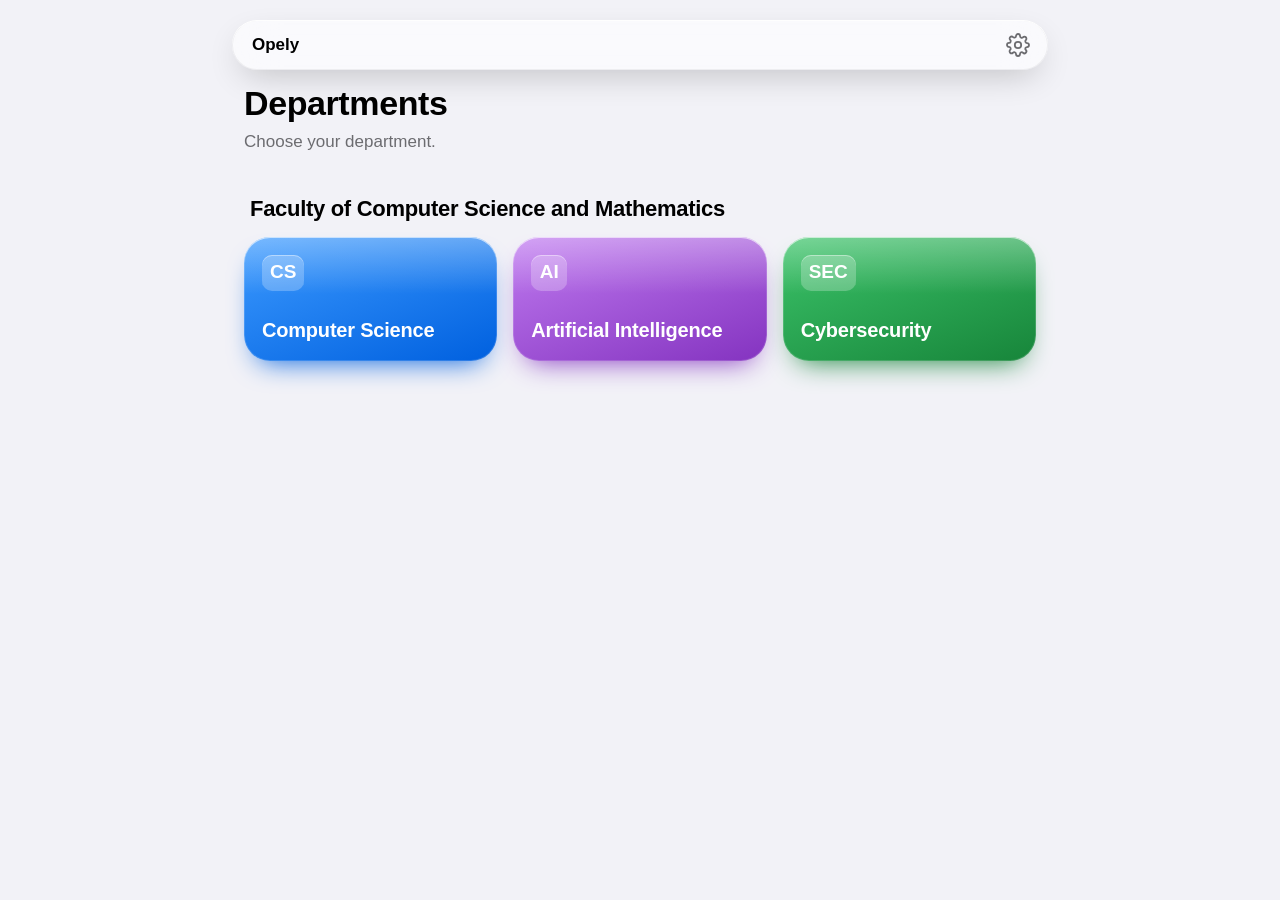
==== index.html @ a1e538c9 "Add files via upload" ====
<!DOCTYPE html>
<html lang="en">
<head>
<meta charset="utf-8">
<meta name="viewport" content="width=device-width, initial-scale=1, viewport-fit=cover">
<meta name="description" content="Lectures, slides, and announcements for every department and stage.">
<title>Opely</title>
<meta name="theme-color" content="#F2F2F7" media="(prefers-color-scheme: light)">
<meta name="theme-color" content="#000000" media="(prefers-color-scheme: dark)">
<link rel="icon" href="icon.svg" type="image/svg+xml">
<link rel="apple-touch-icon" href="icon-180.png">
<link rel="stylesheet" href="style.css">
<script src="lang.js"></script>
</head>
<body>
<header class="bar">
  <div class="bar-inner">
    <a class="home" href="#home">Opely</a>
    <a class="icon-button" href="#settings" aria-label="Settings" title="Settings">
      <svg viewBox="0 0 24 24" fill="none" stroke="currentColor" stroke-width="1.8" stroke-linecap="round" stroke-linejoin="round" aria-hidden="true">
        <circle cx="12" cy="12" r="3.2"/>
        <path d="M19.4 15a1.7 1.7 0 0 0 .34 1.87l.06.06a2 2 0 1 1-2.83 2.83l-.06-.06a1.7 1.7 0 0 0-1.87-.34 1.7 1.7 0 0 0-1.04 1.56V21a2 2 0 1 1-4 0v-.09a1.7 1.7 0 0 0-1.1-1.56 1.7 1.7 0 0 0-1.87.34l-.06.06a2 2 0 1 1-2.83-2.83l.06-.06A1.7 1.7 0 0 0 4.6 15a1.7 1.7 0 0 0-1.56-1.04H3a2 2 0 1 1 0-4h.09A1.7 1.7 0 0 0 4.6 8.86a1.7 1.7 0 0 0-.34-1.87l-.06-.06a2 2 0 1 1 2.83-2.83l.06.06a1.7 1.7 0 0 0 1.87.34H9a1.7 1.7 0 0 0 1.04-1.56V3a2 2 0 1 1 4 0v.09a1.7 1.7 0 0 0 1.04 1.56 1.7 1.7 0 0 0 1.87-.34l.06-.06a2 2 0 1 1 2.83 2.83l-.06.06a1.7 1.7 0 0 0-.34 1.87V9c.26.6.85 1 1.5 1.04H21a2 2 0 1 1 0 4h-.09a1.7 1.7 0 0 0-1.51 1z"/>
      </svg>
    </a>
  </div>
</header>
<div class="wrap">

  <!-- Every page is drawn inside this element by the script below -->
  <main id="app"></main>
</div>

<script>
/* =====================================================================
   STUDENT PAGE
   The look comes from style.css. The words come through lang.js: text
   wrapped in t("...") is shown in the language of the visitor's device.

   catalog.json lists the departments, grouped by university and faculty.
   Each department has its own content file, for example data/cs.json.
   The admin page (admin.html) updates those files. This page keeps
   copies in the browser so it opens instantly, then asks the site
   whether there are newer copies.
   ===================================================================== */
let faculties = [];      // every faculty in catalog.json, each with its departments
let departments = [];    // every department, as one flat list
let catalogText = null;  // the text of catalog.json being shown (null = not loaded yet)
const content = {};      // department id -> { text, stages, announcements }
let loadFailed = false;
const CACHE_PREFIX = "opely:";
const FILE_CACHE = "opely-files"; // where downloaded PDFs are kept in this browser
let viewNumber = 0;       // goes up each time a page is drawn, so slow work for an old page can stop
let fileUrl = null;       // the address of the PDF being viewed, for its Download button
let pageWatcher = null;   // notices which PDF pages are near the screen

const app = document.getElementById("app");
translatePage(); // the few words written in the HTML above
document.querySelector(".icon-button").setAttribute("aria-label", t("Settings"));
document.querySelector(".icon-button").title = t("Settings");

// Makes text safe to place inside HTML
function esc(text) {
  return String(text)
    .replace(/&/g, "&amp;").replace(/</g, "&lt;")
    .replace(/>/g, "&gt;").replace(/"/g, "&quot;");
}

// Files stored in the repository download; outside links open in a new tab
function linkAttrs(url) {
  return /^https?:/.test(url) ? 'target="_blank" rel="noopener"' : "download";
}

// A PDF stored in the repository can be saved in the browser and shown inside the page
function isPdf(url) {
  return !/^https?:/.test(url) && /\.pdf$/i.test(url);
}

// One row in a list of files. `viewer` is the address of the in-page viewer for this file.
function fileRow(file, viewer) {
  if (!file.url) {
    return `<li><span class="row"><span class="grow">${esc(file.label)}</span><span class="secondary small">${t("Not added yet")}</span></span></li>`;
  }
  if (isPdf(file.url)) {
    return `<li><a class="row" href="${viewer}" data-saved="${esc(file.url)}"><span class="grow">${esc(file.label)}</span><span class="secondary small"></span></a></li>`;
  }
  return `<li><a class="row" href="${esc(file.url)}" ${linkAttrs(file.url)}><span class="grow">${esc(file.label)}</span></a></li>`;
}

// Writes “Saved” next to the files that are already stored in this browser
async function markSaved() {
  if (!window.caches) return;
  const cache = await caches.open(FILE_CACHE);
  document.querySelectorAll("[data-saved]").forEach(async row => {
    if (await cache.match(row.dataset.saved)) row.querySelector(".small").textContent = t("Saved");
  });
}

// Collects every lecture in the given stages, newest first
function allLectures(stageList) {
  const found = [];
  stageList.forEach(stage => stage.courses.forEach(course =>
    course.lectures.forEach((lecture, i) =>
      found.push({ stage, course, lecture, number: i + 1 }))));
  return found.sort((a, b) => b.lecture.date.localeCompare(a.lecture.date));
}

// The wide widget that shows the newest lecture of a department
function latestWidget(dept, stageList) {
  const latest = allLectures(stageList)[0];
  if (!latest) {
    return `<div class="widget medium">
      <span class="kicker">${t("Latest")}</span>
      <span class="secondary">${t("No lectures yet.")}</span>
    </div>`;
  }
  return `<a class="widget medium" href="#${dept.id}-${latest.stage.id}-${latest.course.id}-${latest.lecture.id || latest.number}">
    <span class="kicker">${t("Latest")}</span>
    <span>
      <span class="title">${esc(latest.lecture.title)}</span><br>
      <span class="secondary small">${esc(stageName(latest.stage) + SEP + latest.course.title)}${SEP}${niceDate(latest.lecture.date)}</span>
    </span>
  </a>`;
}

// ----- Home: pick a department -----
// Departments are grouped under their faculty. When more faculties or
// universities are added to catalog.json, they appear here by themselves.
function showDepartments() {
  document.title = "Opely";
  if (departments.length === 0) return showStatus("No departments yet.");

  const manyUniversities = new Set(faculties.map(faculty => faculty.university.id)).size > 1;
  const sections = faculties.map(faculty => {
    const heading = manyUniversities ? localName(faculty.university) + SEP + faculty.name : faculty.name;
    const widgets = faculty.departments.map(dept => `
      <a class="widget dept filled ${esc(dept.color)}" href="#${dept.id}">
        <span class="glyph">${esc(dept.short || dept.name.charAt(0))}</span>
        <span class="title">${esc(localName(dept))}</span>
      </a>`).join("");
    return `<h2>${esc(heading)}</h2><div class="widgets depts">${widgets}</div>`;
  }).join("");

  app.innerHTML = `
    <h1>${t("Departments")}</h1>
    <p class="lead secondary">${t("Choose your department.")}</p>
    ${sections}`;
}

// ----- Announcements -----
// Newest first. With a stage id, only that stage's own announcements.
function announcementsFor(dept, stageId) {
  return content[dept.id].announcements
    .filter(news => stageId === undefined || news.stage === stageId)
    .sort((a, b) => b.date.localeCompare(a.date));
}

// A full-width widget with the newest announcement. Empty text if there is none.
function newsWidget(dept, list, extraClass) {
  if (list.length === 0) return "";
  const more = list.length > 1 ? SEP + t("{n} more", { n: list.length - 1 }) : "";
  return `<a class="widget wide ${extraClass || ""}" href="#${dept.id}-news">
    <span class="kicker">${t(list.length > 1 ? "Announcements" : "Announcement")}</span>
    <span>
      <span class="title">${esc(list[0].title)}</span><br>
      <span class="secondary small">${niceDate(list[0].date)}${more}</span>
    </span>
  </a>`;
}

// The page that lists every announcement of a department
function showNews(dept, stages) {
  document.title = t("Announcements") + " | " + localName(dept);
  const cards = announcementsFor(dept).map(news => {
    const stage = stages.find(s => s.id === news.stage);
    return `<div class="text-block">
      <span class="title">${esc(news.title)}</span>
      <span class="meta secondary small">${niceDate(news.date)}${SEP}${esc(stage ? stageName(stage) : t("All stages"))}</span>
      <span class="message">${esc(news.text || "")}</span>
    </div>`;
  }).join("");

  app.innerHTML = `
    <a class="back" href="#${dept.id}">${esc(localName(dept))}</a>
    <h1>${t("Announcements")}</h1>
    ${cards ? `<div class="news">${cards}</div>` : `<p class="lead secondary">${t("No announcements yet.")}</p>`}`;
}

// ----- A department: one widget per stage -----
function showDepartment(dept, stages) {
  document.title = localName(dept) + " | Opely";
  const stageWidgets = stages.map((stage, i) => {
    const lectures = allLectures([stage]).length;
    return `<a class="widget square filled ${esc(stage.color)}" href="#${dept.id}-${stage.id}">
      <span class="glyph">${i + 1}</span>
      <span>
        <span class="title">${esc(stageName(stage))}</span><br>
        <span class="secondary small">${plural(stage.courses.length, "course")}${SEP}${plural(lectures, "lecture")}</span>
      </span>
    </a>`;
  }).join("");

  app.innerHTML = `
    <a class="back" href="#home">${t("Departments")}</a>
    <h1>${esc(localName(dept))}</h1>
    ${stages.length
      ? `<p class="lead secondary">${t("Choose your stage.")}</p>
         <div class="widgets">${newsWidget(dept, announcementsFor(dept))}${latestWidget(dept, stages)}${stageWidgets}</div>`
      : `<p class="lead secondary">${t("No stages yet.")}</p>`}`;
}

// ----- A stage’s channel: pick a semester, then see its courses -----
function showStage(dept, stage, semester) {
  const base = "#" + dept.id + "-" + stage.id;
  document.title = stageName(stage) + SEP + t("Semester {n}", { n: semester }) + " | " + localName(dept);

  // The two buttons that switch between semesters
  const segments = [1, 2].map(number => `
    <a class="segment" href="${base}-sem${number}" ${number === semester ? 'aria-current="page"' : ""}>${t("Semester {n}", { n: number })}</a>`).join("");

  // This semester’s courses, in order of course code
  const courses = stage.courses
    .filter(course => course.semester === semester)
    .sort((a, b) => a.code.localeCompare(b.code, "en", { numeric: true }));
  const lectures = courses.reduce((total, course) => total + course.lectures.length, 0);

  const courseWidgets = courses.map(course => {
    const dates = course.lectures.map(lecture => lecture.date).sort();
    const status = dates.length
      ? t("Updated {date}", { date: niceDate(dates[dates.length - 1]) })
      : t("No lectures yet");
    return `<a class="widget course ${esc(stage.color)}" href="${base}-${course.id}">
      <span class="top">
        <span class="pill">${esc(course.code)}</span>
        <span class="secondary small">${plural(course.lectures.length, "lecture")}</span>
      </span>
      <span>
        <span class="title">${esc(course.title)}</span><br>
        <span class="secondary small">${esc(course.instructor)}</span>
      </span>
      <span class="secondary small">${status}</span>
    </a>`;
  }).join("");

  app.innerHTML = `
    <a class="back" href="#${dept.id}">${esc(localName(dept))}</a>
    <h1>${esc(stageName(stage))}</h1>
    ${newsWidget(dept, announcementsFor(dept, stage.id), "notice")}
    <nav class="segments" aria-label="${t("Semester")}">${segments}</nav>
    ${courses.length
      ? `<p class="count small secondary">${plural(courses.length, "course")}${SEP}${plural(lectures, "lecture")}</p>
         <div class="courses">${courseWidgets}</div>`
      : `<p class="text-block secondary empty">${t("No courses yet.")}</p>`}`;
}

// ----- A course: a switch between its lectures and its sources -----
function showCourse(dept, stage, course, section) {
  const base = "#" + dept.id + "-" + stage.id + "-" + course.id;
  const sources = course.sources || [];
  document.title = course.title + " | " + stageName(stage);

  let list;
  if (section === "sources") {
    const rows = sources.map((source, i) => fileRow(source, base + "-sources-" + (i + 1))).join("");
    list = sources.length
      ? `<p class="count small secondary">${plural(sources.length, "source")}</p><ul class="group">${rows}</ul>`
      : `<p class="text-block secondary empty">${t("No sources yet.")}</p>`;
  } else {
    const rows = course.lectures.map((lecture, i) => `
      <li><a class="row" href="${base}-${lecture.id || i + 1}">
        <span class="num">${i + 1}</span>
        <span class="grow">${esc(lecture.title)}<br>
          <span class="secondary small">${niceDate(lecture.date)}</span></span>
      </a></li>`).join("");
    list = course.lectures.length
      ? `<p class="count small secondary">${plural(course.lectures.length, "lecture")}</p><ol class="group">${rows}</ol>`
      : `<p class="text-block secondary empty">${t("No lectures yet.")}</p>`;
  }

  app.innerHTML = `
    <a class="back" href="#${dept.id}-${stage.id}-sem${course.semester}">${esc(stageName(stage))}${SEP}${t("Semester {n}", { n: course.semester })}</a>
    <div class="course-head ${esc(stage.color)}">
      <span class="pill">${esc(course.code)}</span>
      <h1>${esc(course.title)}</h1>
      <p class="secondary">${esc(course.instructor)}</p>
    </div>
    <nav class="segments" aria-label="${t("Course content")}">
      <a class="segment" href="${base}" ${section === "sources" ? "" : 'aria-current="page"'}>${t("Lectures")}</a>
      <a class="segment" href="${base}-sources" ${section === "sources" ? 'aria-current="page"' : ""}>${t("Sources")}</a>
    </nav>
    ${list}`;
  markSaved();
}

// ----- A single lecture -----
function showLecture(dept, stage, course, number) {
  const lecture = course.lectures[number - 1];
  const base = "#" + dept.id + "-" + stage.id + "-" + course.id;
  document.title = lecture.title + " | " + course.code;

  const recording = lecture.video
    ? `<a class="row" href="${esc(lecture.video)}" target="_blank" rel="noopener"><span class="grow">${t("Watch recording")}</span></a>`
    : `<span class="row secondary">${t("No recording yet")}</span>`;

  const here = base + "-" + (lecture.id || number);
  const files = (lecture.files || []).map((file, i) => fileRow(file, here + "-" + (i + 1))).join("");

  // Links use the lecture's id, so they keep working when lectures are added
  const before = course.lectures[number - 2];
  const after = course.lectures[number];
  const previous = before ? `<a href="${base}-${before.id || number - 1}">${t("Previous")}</a>` : `<span></span>`;
  const next = after ? `<a href="${base}-${after.id || number + 1}">${t("Next")}</a>` : `<span></span>`;

  app.innerHTML = `
    <a class="back" href="${base}">${esc(course.title)}</a>
    <h1>${esc(lecture.title)}</h1>
    <p class="secondary">${t("Lecture {n}", { n: number })}${SEP}${niceDate(lecture.date)}</p>
    <h2>${t("Recording")}</h2>
    <ul class="group"><li>${recording}</li></ul>
    ${lecture.summary ? `<h2>${t("Summary")}</h2><p class="text-block">${esc(lecture.summary)}</p>` : ""}
    <h2>${t("Files")}</h2>
    ${files ? `<ul class="group">${files}</ul>` : `<p class="text-block secondary">${t("No files yet.")}</p>`}
    <nav class="pager" aria-label="${t("Lectures")}">${previous}${next}</nav>`;
  markSaved();
}

// ----- A PDF, shown inside the page -----
// Gets a file: from this browser if it was saved before, otherwise from the
// site, and then it is saved for next time. Returns { blob, saved }.
async function getFile(url) {
  let cache = null;
  try { if (window.caches) cache = await caches.open(FILE_CACHE); } catch (error) { cache = null; }
  if (cache) {
    const saved = await cache.match(url);
    if (saved) return { blob: await saved.blob(), saved: true };
  }
  const response = await fetch(url);
  if (!response.ok) throw new Error("HTTP " + response.status);
  let saved = false;
  if (cache) {
    try { await cache.put(url, response.clone()); saved = true; } catch (error) { /* storage full */ }
  }
  return { blob: await response.blob(), saved: saved };
}

// Loads the PDF reader (PDF.js, in the lib folder) the first time it is needed
let pdfLibrary = null;
function loadPdfLibrary() {
  if (!pdfLibrary) {
    pdfLibrary = new Promise((resolve, reject) => {
      const script = document.createElement("script");
      script.src = "lib/pdf.min.js";
      script.onload = () => {
        pdfjsLib.GlobalWorkerOptions.workerSrc = "lib/pdf.worker.min.js";
        resolve(pdfjsLib);
      };
      script.onerror = () => { pdfLibrary = null; reject(new Error("The PDF reader didn’t load.")); };
      document.head.append(script);
    });
  }
  return pdfLibrary;
}

async function showFile(file, backAddress, backLabel) {
  const view = viewNumber;
  document.title = file.label + " | Opely";
  app.innerHTML = `
    <a class="back" href="${backAddress}">${esc(backLabel)}</a>
    <h1>${esc(file.label)}</h1>
    <p id="fileStatus" class="secondary" role="status">${t("Downloading…")}</p>
    <p class="file-actions"><a id="fileDownload" class="button" hidden>${t("Download")}</a></p>
    <div id="pages" class="pages"></div>`;
  const status = document.getElementById("fileStatus");

  try {
    // 1. Get the file and offer it as a download
    const got = await getFile(file.url);
    if (view !== viewNumber) return; // the student already moved to another page
    fileUrl = URL.createObjectURL(got.blob);
    const download = document.getElementById("fileDownload");
    download.href = fileUrl;
    download.download = /\.pdf$/i.test(file.label) ? file.label : file.label + ".pdf";
    download.hidden = false;

    // 2. Show its pages
    status.textContent = t("Opening…");
    const library = await loadPdfLibrary();
    const pdf = await library.getDocument({ data: await got.blob.arrayBuffer() }).promise;
    if (view !== viewNumber) return;
    status.textContent = plural(pdf.numPages, "page") + (got.saved ? SEP + t("saved in this browser") : "");
    await showPages(pdf, view);
  } catch (error) {
    if (view !== viewNumber) return;
    status.textContent = fileUrl
      ? t("Can’t show this file here. You can still download it.")
      : t("Can’t get this file. Check your connection, then reload.");
  }
}

// Makes an empty box for every page, and draws a page only when the student
// scrolls near it. A long file would be slow and heavy if drawn all at once.
async function showPages(pdf, view) {
  const holder = document.getElementById("pages");
  const size = (await pdf.getPage(1)).getViewport({ scale: 1 });
  if (view !== viewNumber) return;

  pageWatcher = new IntersectionObserver(entries => entries.forEach(entry => {
    if (!entry.isIntersecting) return;
    pageWatcher.unobserve(entry.target);
    drawPage(pdf, entry.target, view);
  }), { rootMargin: "800px 0px" });

  for (let number = 1; number <= pdf.numPages; number += 1) {
    const box = document.createElement("div");
    box.className = "page";
    box.dataset.page = number;
    box.style.aspectRatio = size.width + " / " + size.height;
    holder.append(box);
    pageWatcher.observe(box);
  }
}

async function drawPage(pdf, box, view) {
  const page = await pdf.getPage(Number(box.dataset.page));
  if (view !== viewNumber) return;
  // Draw at the width of the box, a little sharper on high-resolution screens
  const sharpness = Math.min(window.devicePixelRatio || 1, 2);
  const natural = page.getViewport({ scale: 1 });
  const viewport = page.getViewport({ scale: box.clientWidth / natural.width * sharpness });
  const canvas = document.createElement("canvas");
  canvas.dir = "ltr"; // a PDF page is drawn left to right, even on a right-to-left site
  canvas.width = viewport.width;
  canvas.height = viewport.height;
  canvas.setAttribute("role", "img");
  canvas.setAttribute("aria-label", t("Page {n}", { n: box.dataset.page }));
  box.style.aspectRatio = natural.width + " / " + natural.height;
  box.append(canvas);
  await page.render({ canvasContext: canvas.getContext("2d"), viewport: viewport }).promise;
}

// ----- Shown while the content is loading, or if it can’t be loaded -----
function showStatus(message) {
  app.innerHTML = `<h1>Opely</h1><p class="lead secondary">${t(message)}</p>`;
}

function showLoading() {
  showStatus(loadFailed ? "Can’t load the lectures. Check your connection, then reload." : "Loading…");
}

// ----- Settings: appearance, language, saved files, and the way to the admin page -----
let lastPlace = "#home"; // where the student was before opening Settings

async function showSettings() {
  const view = viewNumber;
  document.title = t("Settings") + " | Opely";
  // A switch made of buttons. `choices` is a list of [value, words shown].
  const choiceSwitch = (key, choices) => `
    <div class="segments three setting" role="radiogroup" data-key="${key}">
      ${choices.map(([value, words]) => `<button class="segment" type="button" role="radio" data-value="${value}"
        aria-checked="${savedChoice(key) === value}" ${savedChoice(key) === value ? 'aria-current="true"' : ""}>${words}</button>`).join("")}
    </div>`;

  app.innerHTML = `
    <a class="back" href="${lastPlace}">${t("Back")}</a>
    <h1>${t("Settings")}</h1>

    <h2>${t("Appearance")}</h2>
    ${choiceSwitch(APPEARANCE_KEY, [["auto", t("Automatic")], ["light", t("Light")], ["dark", t("Dark")]])}

    <h2>${t("Language")}</h2>
    ${choiceSwitch(LANGUAGE_KEY, [["auto", t("Automatic")], ["en", "English"], ["ar", "العربية"]])}
    <p class="hint small secondary">${t("Automatic follows your device.")}</p>

    <h2>${t("Saved files")}</h2>
    <ul class="group"><li><span class="row"><span id="savedSize" class="grow">${t("Loading…")}</span></span></li></ul>
    <p class="hint small secondary">${t("PDFs you open are kept in this browser, so they open faster next time.")}</p>
    <button id="clearFiles" class="danger" type="button" hidden>${t("Remove saved files")}</button>

    <h2>${t("Admin")}</h2>
    <ul class="group"><li><a class="row" href="admin.html"><span class="grow">${t("Admin page")}<br>
      <span class="secondary small">${t("For people who manage a stage.")}</span></span></a></li></ul>

    <h2>${t("About")}</h2>
    <p class="text-block">${t("Opely is open source, under the MIT License.")}</p>`;

  // Choosing in a switch: appearance changes at once, a new language reloads the page in that language
  app.querySelectorAll(".setting button").forEach(button => button.addEventListener("click", () => {
    const key = button.parentElement.dataset.key;
    if (savedChoice(key) === button.dataset.value) return;
    saveChoice(key, button.dataset.value);
    if (key === LANGUAGE_KEY) return location.reload();
    applyAppearance();
    showSettings();
  }));

  // How much space the saved PDFs take
  const sizeText = document.getElementById("savedSize");
  const clear = document.getElementById("clearFiles");
  if (!window.caches) { sizeText.textContent = t("Saving files isn’t available in this browser."); return; }
  try {
    const cache = await caches.open(FILE_CACHE);
    const saved = await cache.keys();
    let bytes = 0;
    for (const request of saved) bytes += (await (await cache.match(request)).blob()).size;
    if (view !== viewNumber) return; // the student already moved to another page
    const big = bytes >= 1024 * 1024; // under 1 MB, the size is shown in KB
    const size = (bytes / (big ? 1024 * 1024 : 1024)).toLocaleString(locale, { maximumFractionDigits: big ? 1 : 0 }) + (big ? " MB" : " KB");
    sizeText.textContent = saved.length ? plural(saved.length, "file") + SEP + size : t("No saved files.");
    clear.hidden = saved.length === 0;
  } catch (error) {
    sizeText.textContent = t("Saving files isn’t available in this browser.");
  }

  // Removing them needs two taps: the first changes the button's text, the second removes
  clear.addEventListener("click", async () => {
    if (!clear.dataset.armed) {
      clear.dataset.armed = "yes";
      clear.textContent = t("Tap again to remove");
      setTimeout(() => {
        if (!clear.isConnected || !clear.dataset.armed) return;
        delete clear.dataset.armed;
        clear.textContent = t("Remove saved files");
      }, 4000);
      return;
    }
    await caches.delete(FILE_CACHE);
    showSettings();
  });
}

function showNotFound() {
  document.title = t("Page not found") + " | Opely";
  app.innerHTML = `
    <h1>${t("Page not found")}</h1>
    <p class="text-block empty">${t("This department, stage, course, or lecture may have been renamed.")} <a href="#home">${t("See all departments")}</a></p>`;
}

// ----- Decides which page to draw, based on the part after # in the address -----
// The parts are separated by hyphens: department, stage, course, lecture.
// Examples: #cs   #cs-news   #cs-stage1   #cs-stage1-sem2   #cs-stage1-cs101
//           #cs-stage1-cs101-sources   #cs-stage1-cs101-l1
// One more part opens a PDF: #cs-stage1-cs101-l1-2 is the second file of
// that lecture, and #cs-stage1-cs101-sources-1 is the course's first source.
function route(keepScroll) {
  const name = location.hash.replace("#", "");
  if (!keepScroll) window.scrollTo(0, 0);

  // Tidy up after a PDF that was being viewed
  viewNumber += 1;
  if (fileUrl) { URL.revokeObjectURL(fileUrl); fileUrl = null; }
  if (pageWatcher) { pageWatcher.disconnect(); pageWatcher = null; }

  // The settings button lights up on the Settings page
  document.querySelector(".icon-button").toggleAttribute("aria-current", name === "settings");
  if (name === "settings") return showSettings();
  lastPlace = "#" + (name || "home");

  if (catalogText === null) return showLoading();

  if (name === "" || name === "home") return showDepartments();

  const [deptId, stageId, courseId, lectureKey, fileNumber] = name.split("-");
  const dept = departments.find(d => d.id === deptId);
  if (!dept) return showNotFound();
  if (!content[dept.id]) return showLoading();
  const stages = content[dept.id].stages;
  if (stageId === undefined) return showDepartment(dept, stages);
  if (stageId === "news") return showNews(dept, stages);

  const stage = stages.find(s => s.id === stageId);
  if (!stage) return showNotFound();
  if (courseId === undefined || courseId === "sem1") return showStage(dept, stage, 1);
  if (courseId === "sem2") return showStage(dept, stage, 2);

  const course = stage.courses.find(s => s.id === courseId);
  if (!course) return showNotFound();
  if (lectureKey === undefined) return showCourse(dept, stage, course, "lectures");
  const base = "#" + dept.id + "-" + stage.id + "-" + course.id;
  if (lectureKey === "sources") {
    if (fileNumber === undefined) return showCourse(dept, stage, course, "sources");
    const source = (course.sources || [])[Number(fileNumber) - 1];
    if (!source || !isPdf(source.url)) return showNotFound();
    return showFile(source, base + "-sources", course.title);
  }

  // A lecture is found by its id. A plain number (an older link) still works.
  let index = course.lectures.findIndex(lecture => lecture.id === lectureKey);
  if (index === -1) index = Number(lectureKey) - 1;
  const lecture = course.lectures[index];
  if (!lecture) return showNotFound();
  if (fileNumber === undefined) return showLecture(dept, stage, course, index + 1);

  const file = (lecture.files || [])[Number(fileNumber) - 1];
  if (!file || !isPdf(file.url)) return showNotFound();
  showFile(file, base + "-" + lectureKey, lecture.title);
}

// ----- Loading the content -----
// Turns the text of catalog.json into the lists this page uses
function useCatalog(text) {
  const catalog = JSON.parse(text);
  const newFaculties = [];
  const newDepartments = [];
  (catalog.universities || []).forEach(university =>
    (university.faculties || []).forEach(faculty => {
      const list = faculty.departments || [];
      newFaculties.push({ name: localName(faculty), university: university, departments: list });
      list.forEach(dept => newDepartments.push(dept));
    }));
  faculties = newFaculties;
  departments = newDepartments;
  catalogText = text;
}

function useDepartment(id, text) {
  const parsed = JSON.parse(text);
  content[id] = { text: text, stages: parsed.stages || [], announcements: parsed.announcements || [] };
}

// The department named in the address, if any
function currentDepartment() {
  const id = location.hash.replace("#", "").split("-")[0];
  return departments.find(dept => dept.id === id);
}

// The copy of a file saved in this browser, or null
function savedCopy(path) {
  try { return localStorage.getItem(CACHE_PREFIX + path); } catch (error) { return null; }
}

// Shows the saved copy of the current department, if it isn’t open yet.
// Returns true if the department still has to be fetched from the site.
function openSavedDepartment() {
  const dept = currentDepartment();
  if (!dept || content[dept.id]) return false;
  try {
    const text = savedCopy(dept.data);
    if (text) useDepartment(dept.id, text);
  } catch (error) { /* a broken saved copy is ignored */ }
  return true;
}

// Asks the site for the newest copy of one file. When nothing has changed,
// the server only answers “not modified”, which costs it almost nothing.
// Returns true if the file was new.
async function refreshFile(path, shownText, use) {
  const response = await fetch(path, { cache: "no-cache" });
  if (!response.ok) throw new Error("HTTP " + response.status);
  const text = await response.text();
  if (text === shownText) return false;
  use(text);
  try { localStorage.setItem(CACHE_PREFIX + path, text); } catch (error) { /* storage full or blocked */ }
  return true;
}

// Refreshes the catalog and the department being viewed, then redraws if anything changed
async function refresh() {
  try {
    let changed = await refreshFile("catalog.json", catalogText, useCatalog);
    const dept = currentDepartment();
    if (dept) {
      const shown = content[dept.id] ? content[dept.id].text : null;
      if (await refreshFile(dept.data, shown, text => useDepartment(dept.id, text))) changed = true;
    }
    loadFailed = false;
    if (changed) route(true);
  } catch (error) {
    // Only show the error if there is nothing saved to show instead
    const dept = currentDepartment();
    if (catalogText === null || (dept && !content[dept.id])) { loadFailed = true; route(true); }
  }
}

window.addEventListener("hashchange", () => {
  loadFailed = false;
  const needsFetch = openSavedDepartment(); // the student opened a department for the first time
  route();
  if (needsFetch) refresh();
});
// Check again whenever the student comes back to the tab
document.addEventListener("visibilitychange", () => { if (!document.hidden) refresh(); });

// Start: show the copies saved in this browser, then ask the site for the newest
try {
  const text = savedCopy("catalog.json");
  if (text) useCatalog(text);
} catch (error) { /* a broken saved copy is ignored */ }
openSavedDepartment();
route();
refresh();
</script>
</body>
</html>
---- style.css ----
/* =====================================================================
   OPELY — the one stylesheet for every page
   (the student page index.html and the admin page admin.html)

   The look follows Apple's "Liquid Glass": a plain, quiet background,
   and content resting on clear glass surfaces with a bright rim and a
   soft shadow. Bars and messages float over the page and blur what
   passes under them.

   Everything is built from the few values in ":root" below. To change
   a colour or a corner, change it there and every page follows.
   ===================================================================== */

/* ---------- Colours, glass, and corners ---------- */
:root {
  /* Colours */
  --bg: #F2F2F7;
  --label: #000000;
  --secondary: #6C6C70;
  --separator: rgba(60, 60, 67, 0.18);
  --tint: #007AFF;
  --red: #D70015;
  --green: #1B7F3B;

  /* Glass */
  --glass: rgba(255, 255, 255, 0.66);        /* a surface resting on the page */
  --glass-float: rgba(255, 255, 255, 0.58);  /* a surface floating over content (it also blurs) */
  --glass-thick: rgba(255, 255, 255, 0.88);  /* thicker glass, for messages that must stay readable */
  --glass-rim: rgba(255, 255, 255, 0.95);    /* the bright line where light catches the top edge */
  --glass-edge: rgba(0, 0, 0, 0.05);         /* the faint outline */
  --glass-shadow: 0 1px 2px rgba(0, 0, 0, 0.04), 0 10px 30px -12px rgba(0, 0, 0, 0.14);
  --field: rgba(118, 118, 128, 0.12);        /* text fields and the track of a switch */
  --thumb: #FFFFFF;                          /* the chosen part of a switch */
  --blur: saturate(180%) blur(22px);

  /* Corners: only these four are used, everywhere */
  --r-surface: 26px;   /* cards, widgets, lists, the open drop-down list */
  --r-control: 14px;   /* text fields, drop-down buttons, the file button */
  --r-chip: 10px;      /* small badges: stage number, lecture number */
  --r-pill: 999px;     /* buttons, switches, the top bar, course codes */

  --font: -apple-system, BlinkMacSystemFont, "SF Pro Text", "SF Arabic", "Helvetica Neue",
          "Segoe UI", Roboto, "Noto Sans Arabic", "Geeza Pro", Tahoma, Arial, sans-serif;

  box-sizing: border-box;
  padding-top: env(safe-area-inset-top, 0px);
  padding-bottom: env(safe-area-inset-bottom, 0px);
}

/* Dark Mode: follows the device. The same rules are written twice so that a
   page can also be forced light or dark with data-theme on the <html> tag. */
@media (prefers-color-scheme: dark) {
  :root:not([data-theme="light"]) {
    color-scheme: dark;
    --bg: #000000;
    --label: #FFFFFF;
    --secondary: #98989F;
    --separator: rgba(84, 84, 88, 0.6);
    --tint: #0A84FF;
    --red: #FF6961;
    --green: #30D158;
    --glass: rgba(255, 255, 255, 0.09);
    --glass-float: rgba(44, 44, 46, 0.62);
    --glass-thick: rgba(44, 44, 46, 0.92);
    --glass-rim: rgba(255, 255, 255, 0.2);
    --glass-edge: rgba(255, 255, 255, 0.07);
    --glass-shadow: 0 10px 30px -12px rgba(0, 0, 0, 0.7);
    --field: rgba(118, 118, 128, 0.26);
    --thumb: #636366;
  }
}
:root[data-theme="dark"] {
  color-scheme: dark;
  --bg: #000000;
  --label: #FFFFFF;
  --secondary: #98989F;
  --separator: rgba(84, 84, 88, 0.6);
  --tint: #0A84FF;
  --red: #FF6961;
  --green: #30D158;
  --glass: rgba(255, 255, 255, 0.09);
  --glass-float: rgba(44, 44, 46, 0.62);
  --glass-thick: rgba(44, 44, 46, 0.92);
  --glass-rim: rgba(255, 255, 255, 0.2);
  --glass-edge: rgba(255, 255, 255, 0.07);
  --glass-shadow: 0 10px 30px -12px rgba(0, 0, 0, 0.7);
  --field: rgba(118, 118, 128, 0.26);
  --thumb: #636366;
}

/* One colour per stage or department. Use these names in a "color" field. */
.blue   { --a1: #3D9BFF; --a2: #0060DF; }
.orange { --a1: #FF9A3D; --a2: #C85A00; }
.green  { --a1: #3CC46A; --a2: #17853A; }
.purple { --a1: #C07BF0; --a2: #8433C0; }
.pink   { --a1: #FF6B8E; --a2: #C22455; }
.teal   { --a1: #3BBBD0; --a2: #0F7C91; }

/* ---------- Base ---------- */
[hidden] { display: none !important; } /* hidden parts stay hidden, whatever their other styles say */
*, *::before, *::after { box-sizing: inherit; }
html { scroll-padding-top: calc(env(safe-area-inset-top, 0px) + 76px); background: var(--bg); }
body {
  margin: 0;
  background: var(--bg);
  color: var(--label);
  font-family: var(--font);
  font-size: 17px;
  line-height: 1.4;
  -webkit-font-smoothing: antialiased;
}
.wrap { max-width: 52rem; margin: 0 auto; padding: 16px 20px 104px; }
a { color: var(--tint); text-decoration: none; }
a:focus-visible, button:focus-visible, input:focus-visible, textarea:focus-visible, [tabindex]:focus-visible {
  outline: 3px solid var(--tint); outline-offset: 2px;
}
h1 { font-size: 34px; font-weight: 700; letter-spacing: -0.4px; line-height: 1.12; margin: 8px 0 0; text-wrap: balance; }
h2 { font-size: 22px; font-weight: 700; letter-spacing: -0.3px; margin: 40px 6px 12px; }
:lang(ar) h1, :lang(ar) h2, :lang(ar) .title { letter-spacing: 0; line-height: 1.3; } /* Arabic letters join, so they are never spaced apart */
p { margin: 0; }
.secondary { color: var(--secondary); }
.small { font-size: 13px; }
.lead { margin-top: 8px; max-width: 34rem; }
/* Names and text typed by admins can be in a different language from the page.
   Each one is laid out in its own direction, so English ends with its full stop on the right side. */
h1, .title, .text-block, .message, .grow { unicode-bidi: plaintext; }
.count { margin: 32px 6px 12px; }
.empty { margin-top: 16px; }

/* ---------- Glass ----------
   Every surface below shares these lines, so they all look like the same material. */
.widget, .card, .group, .text-block, .connected, .pager a, .page {
  background: var(--glass);
  border-radius: var(--r-surface);
  box-shadow: inset 0 1px 0 var(--glass-rim), inset 0 0 0 1px var(--glass-edge), var(--glass-shadow);
}
/* Floating glass: it sits over the page and blurs what passes under it */
.bar-inner, .toast, .picker-list {
  background: var(--glass-float);
  -webkit-backdrop-filter: var(--blur);
  backdrop-filter: var(--blur);
  box-shadow: inset 0 1px 0 var(--glass-rim), inset 0 0 0 1px var(--glass-edge), 0 12px 34px -10px rgba(0, 0, 0, 0.24);
}

/* ---------- Top bar: a glass capsule that floats above the page ---------- */
.bar {
  position: sticky; z-index: 9;
  top: calc(env(safe-area-inset-top, 0px) + 10px);
  padding: 10px 12px 0;
}
.bar::before { /* fades the page out behind the bar, so text stays readable as it scrolls under */
  content: ""; position: absolute; z-index: -1; inset: -40px 0 -14px;
  background: linear-gradient(var(--bg) 45%, transparent);
  pointer-events: none;
}
.bar-inner {
  max-width: calc(52rem - 16px); margin: 0 auto; min-height: 50px; padding: 0 20px;
  display: flex; justify-content: space-between; align-items: center; gap: 16px;
  border-radius: var(--r-pill);
}
.bar .home { font-weight: 700; color: var(--label); }
.icon-button { /* a round button in the top bar, holding a small picture */
  display: grid; place-items: center; flex: none;
  width: 44px; height: 44px; margin-inline-end: -12px; border-radius: var(--r-pill);
  color: var(--secondary);
}
.icon-button svg { width: 24px; height: 24px; }
.icon-button:active, .icon-button[aria-current] { color: var(--tint); }
.back { display: inline-flex; align-items: center; gap: 6px; min-height: 44px; margin-top: 4px; }
.back::before { /* back arrow: points to where the page came from, in either reading direction */
  content: ""; width: 10px; height: 10px; margin-inline-start: 2px;
  border-inline-start: 2.5px solid currentColor; border-bottom: 2.5px solid currentColor;
  transform: rotate(45deg);
}
[dir="rtl"] .back::before { transform: rotate(-45deg); }

/* ---------- Widgets ---------- */
.widgets { display: grid; grid-template-columns: repeat(2, 1fr); gap: 16px; margin-top: 28px; }
@media (min-width: 44rem) { .widgets { grid-template-columns: repeat(4, 1fr); } }
.widget {
  position: relative; overflow: hidden;
  display: flex; flex-direction: column; justify-content: space-between; gap: 16px;
  padding: 18px; color: var(--label);
  transition: transform 0.18s ease;
}
a.widget:active { transform: scale(0.97); }
@media (prefers-reduced-motion: reduce) { .widget { transition: none; } }
.widget.square { aspect-ratio: 1; }
.widget.medium { grid-column: 1 / -1; min-height: 132px; }
.widget.wide { grid-column: 1 / -1; gap: 10px; } /* full width, only as tall as its text */
.widget .title { font-size: 20px; font-weight: 700; letter-spacing: -0.2px; line-height: 1.18; }

/* Tinted glass: the coloured widgets for departments and stages */
.widget.filled {
  background: linear-gradient(160deg, var(--a1), var(--a2)); color: #FFFFFF;
  box-shadow: inset 0 1px 0 rgba(255, 255, 255, 0.55), inset 0 0 0 1px rgba(255, 255, 255, 0.16),
              0 14px 28px -14px var(--a2);
}
.widget.filled::before { /* light falling on the top of the glass */
  content: ""; position: absolute; inset: 0; pointer-events: none;
  background: linear-gradient(180deg, rgba(255, 255, 255, 0.3), rgba(255, 255, 255, 0) 46%);
}
.widget.filled > * { position: relative; } /* keeps the text above that light */
.widget.filled .secondary { color: rgba(255, 255, 255, 0.9); }

.widget.add { /* the “add something new” widget: an empty outline */
  background: none; box-shadow: none; border: 2px dashed var(--separator); color: var(--tint);
  align-items: center; justify-content: center; text-align: center; gap: 6px;
}
.widget.add .plus { font-size: 34px; font-weight: 300; line-height: 1; }

.glyph { /* the small badge on a department or stage widget */
  min-width: 36px; height: 36px; padding: 0 8px; border-radius: var(--r-chip); align-self: flex-start;
  display: grid; place-items: center;
  background: rgba(255, 255, 255, 0.24); box-shadow: inset 0 1px 0 rgba(255, 255, 255, 0.4);
  font-size: 19px; font-weight: 700;
}
.pill { /* the course code badge */
  display: inline-block; align-self: flex-start; padding: 3px 10px; border-radius: var(--r-pill);
  background: linear-gradient(160deg, var(--a1), var(--a2)); color: #FFFFFF;
  box-shadow: inset 0 1px 0 rgba(255, 255, 255, 0.45);
  font-size: 13px; font-weight: 600;
}
.kicker { font-size: 13px; font-weight: 600; color: var(--tint); }

/* Department widgets: one per row on a phone, three per row on a wide screen */
.depts { grid-template-columns: 1fr; margin-top: 0; }
@media (min-width: 44rem) { .depts { grid-template-columns: repeat(3, 1fr); } }
.widget.dept { min-height: 124px; }

/* Course widgets */
.courses { display: grid; grid-template-columns: 1fr; gap: 16px; }
@media (min-width: 44rem) { .courses { grid-template-columns: 1fr 1fr; } }
.widget.course { min-height: 152px; }
.widget.course .top { display: flex; justify-content: space-between; align-items: center; gap: 12px; }
.course-head { margin-top: 12px; }
.course-head h1 { margin-top: 14px; }
.course-head p { margin-top: 8px; }
.notice { margin-top: 20px; }

/* ---------- Switch (semesters, the parts of a course) ---------- */
.segments {
  display: grid; grid-template-columns: 1fr 1fr; gap: 2px;
  max-width: 26rem; padding: 3px; margin-top: 24px;
  border-radius: var(--r-pill); background: var(--field);
}
.segments.three { grid-template-columns: repeat(3, 1fr); }
.segment {
  display: grid; place-items: center; min-height: 38px; /* 44px with the track around it: easy to tap */
  padding: 6px 8px; border-radius: var(--r-pill); text-align: center;
  font-size: 15px; font-weight: 500; color: var(--label);
}
button.segment { min-height: 38px; padding: 6px 8px; background: none; font-weight: 500; }
.setting { margin-top: 0; }
main > p.hint { margin: 8px 6px 0; } /* a short note under a switch or a list */
.segment[aria-current] { /* the chosen part: a small piece of glass */
  background: var(--thumb); font-weight: 600;
  box-shadow: inset 0 1px 0 var(--glass-rim), 0 2px 8px rgba(0, 0, 0, 0.14);
}

/* ---------- Lists ---------- */
.group { overflow: hidden; margin: 0; padding: 0; list-style: none; }
.group > li + li { border-top: 0.5px solid var(--separator); margin-inline-start: 18px; }
.group > li + li > .row { margin-inline-start: -18px; }
.row {
  display: flex; align-items: center; gap: 12px;
  min-height: 58px; padding: 8px 18px; color: var(--label);
}
.row .grow { flex: 1; min-width: 0; padding: 6px 0; overflow-wrap: anywhere; }
.row .num { /* lecture number badge */
  flex: none; width: 30px; height: 30px; border-radius: var(--r-chip);
  display: grid; place-items: center;
  background: var(--field); color: var(--secondary);
  font-size: 15px; font-weight: 600;
}
a.row::after { /* forward arrow: this row opens something */
  content: ""; width: 8px; height: 8px; flex: none;
  border-inline-end: 2px solid var(--secondary); border-top: 2px solid var(--secondary);
  transform: rotate(45deg); opacity: 0.55;
}
[dir="rtl"] a.row::after { transform: rotate(-45deg); }
a.row:active { background: var(--field); }
.row:has(> button.delete) { padding-inline-end: 8px; }
.text-block { padding: 16px 20px; line-height: 1.5; }

/* Announcements */
.news { display: grid; gap: 12px; margin-top: 24px; }
.news .text-block { overflow-wrap: anywhere; }
.news .message { white-space: pre-line; } /* keeps the line breaks the admin typed */
.news .title { display: block; font-size: 19px; font-weight: 700; line-height: 1.25; }
.news .meta { display: block; margin: 4px 0 10px; }

/* Previous and next buttons on a lecture */
.pager { display: grid; grid-template-columns: 1fr 1fr; gap: 12px; margin-top: 40px; }
.pager a {
  display: grid; place-items: center; min-height: 50px; padding: 0 16px;
  border-radius: var(--r-pill); font-weight: 600; text-align: center;
}
.pager a:active { transform: scale(0.97); }

/* ---------- Buttons ---------- */
button, .button {
  font: inherit; font-weight: 600; cursor: pointer; color: inherit;
  border: 0; border-radius: var(--r-pill); min-height: 50px; padding: 0 22px;
}
button.primary, .button { /* the main action: tinted glass */
  display: grid; place-items: center; width: 100%; margin-top: 24px;
  background: var(--tint); color: #FFFFFF; text-align: center;
  box-shadow: inset 0 1px 0 rgba(255, 255, 255, 0.4), 0 10px 22px -12px var(--tint);
}
.file-actions .button { display: inline-grid; width: auto; margin-top: 16px; min-height: 46px; }
button.primary:active, .button:active { transform: scale(0.98); }
button.plain { background: none; color: var(--tint); min-height: 44px; padding: 0 6px; }
button.delete { flex: none; background: none; color: var(--red); min-height: 44px; padding: 0 10px; font-size: 15px; }
button.danger { /* a destructive action: clear glass with red text */
  width: 100%; margin-top: 16px; background: var(--glass); color: var(--red);
  box-shadow: inset 0 1px 0 var(--glass-rim), inset 0 0 0 1px var(--glass-edge), var(--glass-shadow);
}
button:disabled { opacity: 0.5; cursor: default; }

/* ---------- Forms ---------- */
.card { padding: 22px; margin-top: 24px; }
.card h2 { margin: 0 0 4px; }
.field { margin-top: 18px; }
.card > .field:first-child, .card > .two:first-child .field { margin-top: 0; }
.field label { display: block; font-size: 15px; font-weight: 600; margin: 0 4px 6px; }
.field .hint { font-size: 13px; color: var(--secondary); margin: 6px 4px 0; }
input[type="text"], input[type="password"], input[type="url"], input[type="date"], select, textarea, .picker-button {
  width: 100%; font: inherit; font-weight: 400; color: var(--label); text-align: start;
  background: var(--field); border: 0; border-radius: var(--r-control);
  padding: 12px 14px; min-height: 48px;
}
textarea { min-height: 96px; resize: vertical; }
/* Links and tokens are always written left to right, even on an Arabic page */
input[type="url"], input[type="password"] { direction: ltr; }
[dir="rtl"] input[type="url"], [dir="rtl"] input[type="password"] { text-align: right; }
.two { display: grid; grid-template-columns: minmax(0, 1fr) minmax(0, 1fr); gap: 12px; } /* two equal columns */

input[type="file"] { width: 100%; font: inherit; font-size: 15px; color: var(--secondary); }
input[type="file"]::file-selector-button { /* the “Choose files” button */
  font: inherit; font-weight: 600; cursor: pointer;
  min-height: 44px; margin-inline-end: 12px; padding: 0 18px;
  border: 0; border-radius: var(--r-pill);
  background: var(--field); color: var(--tint);
}
input[type="file"]:disabled::file-selector-button { opacity: 0.5; cursor: default; }

.status { margin: 16px 4px 0; font-size: 15px; min-height: 1.4em; }
.status.error { color: var(--red); }

/* ---------- Drop-down lists, drawn in our own design ---------- */
.picker { position: relative; }
.picker-button { display: flex; align-items: center; justify-content: space-between; gap: 10px; }
.picker-button span { min-width: 0; overflow: hidden; text-overflow: ellipsis; white-space: nowrap; }
.picker-button::after { /* the arrow */
  content: ""; flex: none; width: 8px; height: 8px; margin-block-start: -4px; margin-inline-end: 2px;
  border-right: 2px solid var(--secondary); border-bottom: 2px solid var(--secondary);
  transform: rotate(45deg);
}
.picker-button[aria-expanded="true"]::after { transform: rotate(-135deg); margin-block-start: 4px; }
.picker-list { /* the open list: floating glass */
  background: var(--glass-thick);
  position: absolute; z-index: 5; top: calc(100% + 6px); inset-inline-start: 0;
  min-width: 100%; width: max-content; max-width: min(20rem, calc(100vw - 80px)); max-height: 19rem; overflow-y: auto;
  margin: 0; padding: 0; list-style: none;
  border-radius: var(--r-surface);
}
.picker-list li { display: flex; align-items: center; justify-content: space-between; gap: 16px; padding: 0 18px; }
.picker-list .option { min-height: 48px; cursor: pointer; }
.picker-list .option + .option { border-top: 0.5px solid var(--separator); }
.picker-list .option:hover, .picker-list .option:focus { background: var(--field); outline: none; }
.picker-list .option[aria-selected="true"] { font-weight: 600; }
.picker-list .option[aria-selected="true"]::after { /* the tick on the chosen one */
  content: ""; flex: none; width: 7px; height: 13px; margin-block-start: -3px; margin-inline-end: 4px;
  border-right: 2.5px solid var(--tint); border-bottom: 2.5px solid var(--tint);
  transform: rotate(45deg);
}
.picker-list .heading { min-height: 34px; padding-top: 8px; padding-bottom: 8px; font-size: 13px; color: var(--secondary); }

/* ---------- Admin: who is signed in ---------- */
.connected {
  display: flex; justify-content: space-between; align-items: center; gap: 12px;
  margin-top: 4px; padding: 10px 14px 10px 20px;
  padding-inline: 20px 14px;
}
.connected span { overflow-wrap: anywhere; }
.connected button { flex: none; white-space: nowrap; }
.preview-note { margin: 10px 6px 0; color: var(--secondary); }

/* ---------- Message at the bottom of the screen (saving, saved, errors) ---------- */
.toast {
  position: fixed; z-index: 20; left: 50%; transform: translateX(-50%);
  bottom: calc(env(safe-area-inset-bottom, 0px) + 20px);
  width: max-content; max-width: calc(100% - 40px);
  padding: 13px 22px; border-radius: var(--r-surface); background: var(--glass-thick);
  color: var(--label); font-size: 15px; font-weight: 600; text-align: center;
}
.toast.error { color: var(--red); }
.toast.done { color: var(--green); }

/* ---------- File viewer (a PDF shown inside the page) ---------- */
.pages { display: grid; gap: 10px; margin: 20px -20px 0; } /* edge to edge on a phone */
@media (min-width: 44rem) { .pages { margin: 20px 0 0; gap: 16px; } }
.page { background: #FFFFFF; overflow: hidden; border-radius: 0; direction: ltr; } /* a PDF page is drawn left to right, whatever the language of the site */
@media (min-width: 44rem) { .page { border-radius: var(--r-surface); } }
.page canvas { display: block; width: 100%; height: auto; }
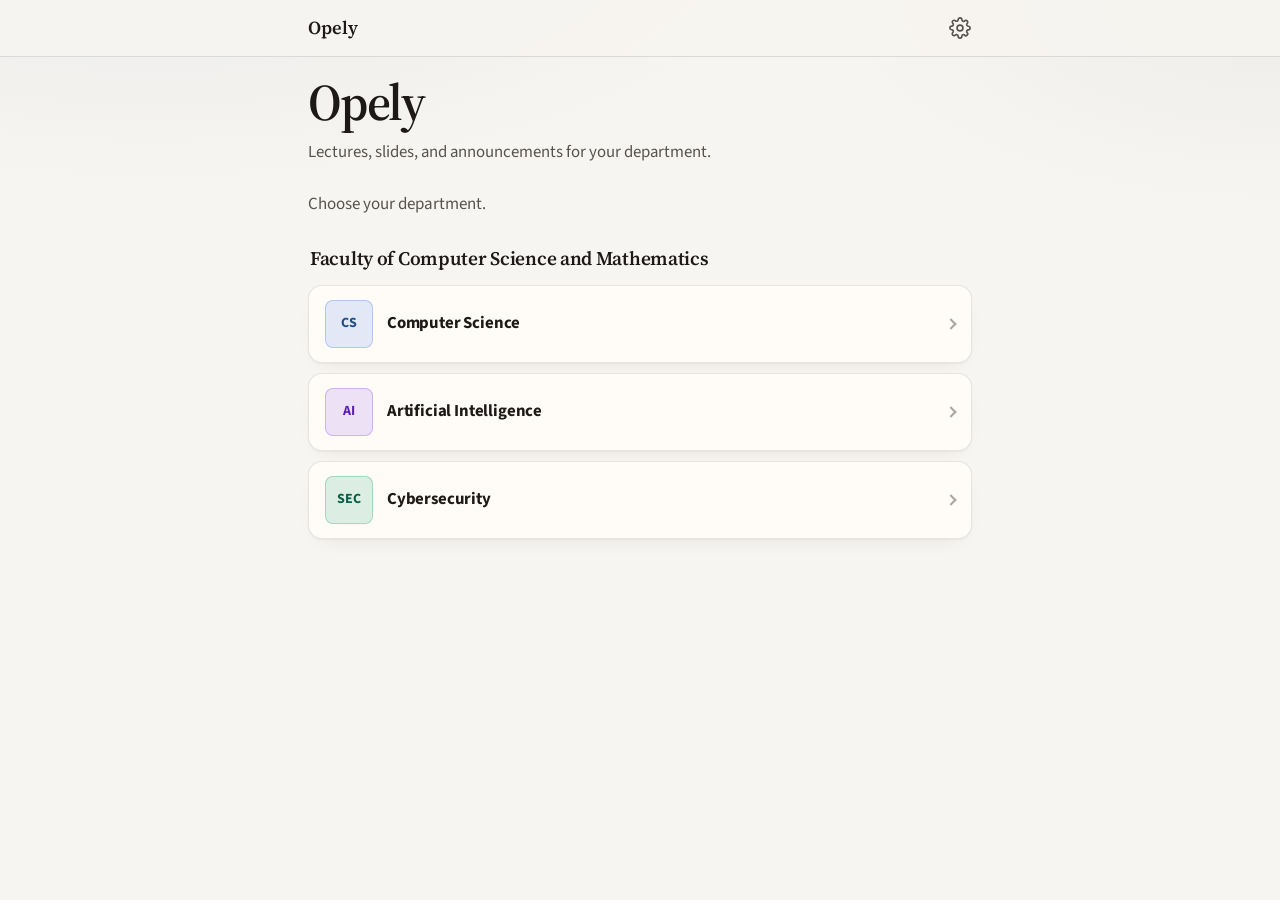
==== commit c75535ef: "Redesign Opely with a calm academic look" ====
--- a/index.html
+++ b/index.html
@@ -5,10 +5,13 @@
 <meta name="viewport" content="width=device-width, initial-scale=1, viewport-fit=cover">
 <meta name="description" content="Lectures, slides, and announcements for every department and stage.">
 <title>Opely</title>
-<meta name="theme-color" content="#F2F2F7" media="(prefers-color-scheme: light)">
-<meta name="theme-color" content="#000000" media="(prefers-color-scheme: dark)">
+<meta name="theme-color" content="#F7F5F1" media="(prefers-color-scheme: light)">
+<meta name="theme-color" content="#141210" media="(prefers-color-scheme: dark)">
 <link rel="icon" href="icon.svg" type="image/svg+xml">
 <link rel="apple-touch-icon" href="icon-180.png">
+<link rel="preconnect" href="https://fonts.googleapis.com">
+<link rel="preconnect" href="https://fonts.gstatic.com" crossorigin>
+<link rel="stylesheet" href="https://fonts.googleapis.com/css2?family=Source+Sans+3:wght@400;600;700&family=Source+Serif+4:opsz,wght@8..60,600&family=Noto+Sans+Arabic:wght@400;600;700&family=Noto+Naskh+Arabic:wght@600&display=swap">
 <link rel="stylesheet" href="style.css">
 <script src="lang.js"></script>
 </head>
@@ -132,16 +135,19 @@
   const manyUniversities = new Set(faculties.map(faculty => faculty.university.id)).size > 1;
   const sections = faculties.map(faculty => {
     const heading = manyUniversities ? localName(faculty.university) + SEP + faculty.name : faculty.name;
-    const widgets = faculty.departments.map(dept => `
-      <a class="widget dept filled ${esc(dept.color)}" href="#${dept.id}">
-        <span class="glyph">${esc(dept.short || dept.name.charAt(0))}</span>
+    const rows = faculty.departments.map(dept => `
+      <li><a class="dept-row ${esc(dept.color)}" href="#${dept.id}">
+        <span class="dept-mark">${esc(dept.short || dept.name.charAt(0))}</span>
         <span class="title">${esc(localName(dept))}</span>
-      </a>`).join("");
-    return `<h2>${esc(heading)}</h2><div class="widgets depts">${widgets}</div>`;
+      </a></li>`).join("");
+    return `<h2>${esc(heading)}</h2><ul class="dept-list">${rows}</ul>`;
   }).join("");
 
   app.innerHTML = `
-    <h1>${t("Departments")}</h1>
+    <div class="brand-block">
+      <span class="brand">Opely</span>
+      <p class="brand-tag">${t("Lectures, slides, and announcements for your department.")}</p>
+    </div>
     <p class="lead secondary">${t("Choose your department.")}</p>
     ${sections}`;
 }
@@ -439,7 +445,11 @@
 
 // ----- Shown while the content is loading, or if it can’t be loaded -----
 function showStatus(message) {
-  app.innerHTML = `<h1>Opely</h1><p class="lead secondary">${t(message)}</p>`;
+  app.innerHTML = `
+    <div class="brand-block">
+      <span class="brand">Opely</span>
+      <p class="brand-tag">${t(message)}</p>
+    </div>`;
 }
 
 function showLoading() {
--- a/style.css
+++ b/style.css
@@ -1,407 +1,507 @@
 /* =====================================================================
-   OPELY — the one stylesheet for every page
-   (the student page index.html and the admin page admin.html)
-
-   The look follows Apple's "Liquid Glass": a plain, quiet background,
-   and content resting on clear glass surfaces with a bright rim and a
-   soft shadow. Bars and messages float over the page and blur what
-   passes under them.
-
-   Everything is built from the few values in ":root" below. To change
-   a colour or a corner, change it there and every page follows.
+   OPELY — academic calm design system
+   Shared by the student page (index.html) and the admin page (admin.html).
+
+   Quiet paper background, ink typography, one brand blue. Department and
+   stage colours appear as thin accents, not glowing filled cards.
    ===================================================================== */
 
-/* ---------- Colours, glass, and corners ---------- */
+/* ---------- Tokens ---------- */
 :root {
-  /* Colours */
-  --bg: #F2F2F7;
-  --label: #000000;
-  --secondary: #6C6C70;
-  --separator: rgba(60, 60, 67, 0.18);
-  --tint: #007AFF;
-  --red: #D70015;
-  --green: #1B7F3B;
-
-  /* Glass */
-  --glass: rgba(255, 255, 255, 0.66);        /* a surface resting on the page */
-  --glass-float: rgba(255, 255, 255, 0.58);  /* a surface floating over content (it also blurs) */
-  --glass-thick: rgba(255, 255, 255, 0.88);  /* thicker glass, for messages that must stay readable */
-  --glass-rim: rgba(255, 255, 255, 0.95);    /* the bright line where light catches the top edge */
-  --glass-edge: rgba(0, 0, 0, 0.05);         /* the faint outline */
-  --glass-shadow: 0 1px 2px rgba(0, 0, 0, 0.04), 0 10px 30px -12px rgba(0, 0, 0, 0.14);
-  --field: rgba(118, 118, 128, 0.12);        /* text fields and the track of a switch */
-  --thumb: #FFFFFF;                          /* the chosen part of a switch */
-  --blur: saturate(180%) blur(22px);
-
-  /* Corners: only these four are used, everywhere */
-  --r-surface: 26px;   /* cards, widgets, lists, the open drop-down list */
-  --r-control: 14px;   /* text fields, drop-down buttons, the file button */
-  --r-chip: 10px;      /* small badges: stage number, lecture number */
-  --r-pill: 999px;     /* buttons, switches, the top bar, course codes */
-
-  --font: -apple-system, BlinkMacSystemFont, "SF Pro Text", "SF Arabic", "Helvetica Neue",
-          "Segoe UI", Roboto, "Noto Sans Arabic", "Geeza Pro", Tahoma, Arial, sans-serif;
+  --bg: #F7F5F1;
+  --bg-elevated: #FFFcf8;
+  --bg-muted: #EFEBE4;
+  --label: #1C1917;
+  --secondary: #57534E;
+  --separator: rgba(28, 25, 23, 0.12);
+  --tint: #1D4E89;
+  --tint-soft: rgba(29, 78, 137, 0.1);
+  --red: #B42318;
+  --green: #1B6B3A;
+  --surface: var(--bg-elevated);
+  --surface-border: rgba(28, 25, 23, 0.1);
+  --field: #EFEBE4;
+  --thumb: #FFFFFF;
+  --shadow: 0 1px 2px rgba(28, 25, 23, 0.04), 0 8px 24px -16px rgba(28, 25, 23, 0.18);
+  --r-surface: 14px;
+  --r-control: 10px;
+  --r-chip: 8px;
+  --r-pill: 999px;
+  --font: "Source Sans 3", "Noto Sans Arabic", "Segoe UI", Tahoma, sans-serif;
+  --font-display: "Source Serif 4", "Noto Naskh Arabic", "Georgia", serif;
+  --bar-height: 56px;
 
   box-sizing: border-box;
   padding-top: env(safe-area-inset-top, 0px);
   padding-bottom: env(safe-area-inset-bottom, 0px);
 }
 
-/* Dark Mode: follows the device. The same rules are written twice so that a
-   page can also be forced light or dark with data-theme on the <html> tag. */
 @media (prefers-color-scheme: dark) {
   :root:not([data-theme="light"]) {
     color-scheme: dark;
-    --bg: #000000;
-    --label: #FFFFFF;
-    --secondary: #98989F;
-    --separator: rgba(84, 84, 88, 0.6);
-    --tint: #0A84FF;
-    --red: #FF6961;
-    --green: #30D158;
-    --glass: rgba(255, 255, 255, 0.09);
-    --glass-float: rgba(44, 44, 46, 0.62);
-    --glass-thick: rgba(44, 44, 46, 0.92);
-    --glass-rim: rgba(255, 255, 255, 0.2);
-    --glass-edge: rgba(255, 255, 255, 0.07);
-    --glass-shadow: 0 10px 30px -12px rgba(0, 0, 0, 0.7);
-    --field: rgba(118, 118, 128, 0.26);
-    --thumb: #636366;
+    --bg: #141210;
+    --bg-elevated: #1C1917;
+    --bg-muted: #292524;
+    --label: #F5F0E8;
+    --secondary: #A8A29E;
+    --separator: rgba(245, 240, 232, 0.14);
+    --tint: #7BA3D4;
+    --tint-soft: rgba(123, 163, 212, 0.16);
+    --red: #F97066;
+    --green: #4ADE80;
+    --surface: var(--bg-elevated);
+    --surface-border: rgba(245, 240, 232, 0.12);
+    --field: #292524;
+    --thumb: #44403C;
+    --shadow: 0 1px 2px rgba(0, 0, 0, 0.3), 0 10px 28px -18px rgba(0, 0, 0, 0.55);
   }
 }
 :root[data-theme="dark"] {
   color-scheme: dark;
-  --bg: #000000;
-  --label: #FFFFFF;
-  --secondary: #98989F;
-  --separator: rgba(84, 84, 88, 0.6);
-  --tint: #0A84FF;
-  --red: #FF6961;
-  --green: #30D158;
-  --glass: rgba(255, 255, 255, 0.09);
-  --glass-float: rgba(44, 44, 46, 0.62);
-  --glass-thick: rgba(44, 44, 46, 0.92);
-  --glass-rim: rgba(255, 255, 255, 0.2);
-  --glass-edge: rgba(255, 255, 255, 0.07);
-  --glass-shadow: 0 10px 30px -12px rgba(0, 0, 0, 0.7);
-  --field: rgba(118, 118, 128, 0.26);
-  --thumb: #636366;
-}
-
-/* One colour per stage or department. Use these names in a "color" field. */
-.blue   { --a1: #3D9BFF; --a2: #0060DF; }
-.orange { --a1: #FF9A3D; --a2: #C85A00; }
-.green  { --a1: #3CC46A; --a2: #17853A; }
-.purple { --a1: #C07BF0; --a2: #8433C0; }
-.pink   { --a1: #FF6B8E; --a2: #C22455; }
-.teal   { --a1: #3BBBD0; --a2: #0F7C91; }
+  --bg: #141210;
+  --bg-elevated: #1C1917;
+  --bg-muted: #292524;
+  --label: #F5F0E8;
+  --secondary: #A8A29E;
+  --separator: rgba(245, 240, 232, 0.14);
+  --tint: #7BA3D4;
+  --tint-soft: rgba(123, 163, 212, 0.16);
+  --red: #F97066;
+  --green: #4ADE80;
+  --surface: var(--bg-elevated);
+  --surface-border: rgba(245, 240, 232, 0.12);
+  --field: #292524;
+  --thumb: #44403C;
+  --shadow: 0 1px 2px rgba(0, 0, 0, 0.3), 0 10px 28px -18px rgba(0, 0, 0, 0.55);
+}
+
+/* Accent colours for departments and stages — used as thin marks, not fills */
+.blue   { --a1: #2F6FED; --a2: #1D4E89; }
+.orange { --a1: #D97706; --a2: #9A3412; }
+.green  { --a1: #059669; --a2: #065F46; }
+.purple { --a1: #7C3AED; --a2: #5B21B6; }
+.pink   { --a1: #DB2777; --a2: #9D174D; }
+.teal   { --a1: #0D9488; --a2: #115E59; }
 
 /* ---------- Base ---------- */
-[hidden] { display: none !important; } /* hidden parts stay hidden, whatever their other styles say */
+[hidden] { display: none !important; }
 *, *::before, *::after { box-sizing: inherit; }
-html { scroll-padding-top: calc(env(safe-area-inset-top, 0px) + 76px); background: var(--bg); }
+html {
+  scroll-padding-top: calc(env(safe-area-inset-top, 0px) + var(--bar-height) + 12px);
+  background: var(--bg);
+}
 body {
   margin: 0;
-  background: var(--bg);
+  min-height: 100dvh;
+  background:
+    radial-gradient(1200px 500px at 12% -10%, rgba(29, 78, 137, 0.07), transparent 55%),
+    radial-gradient(900px 420px at 100% 0%, rgba(28, 25, 23, 0.04), transparent 50%),
+    var(--bg);
   color: var(--label);
   font-family: var(--font);
   font-size: 17px;
-  line-height: 1.4;
+  line-height: 1.45;
   -webkit-font-smoothing: antialiased;
 }
-.wrap { max-width: 52rem; margin: 0 auto; padding: 16px 20px 104px; }
+.wrap { max-width: 44rem; margin: 0 auto; padding: 12px 20px 104px; }
 a { color: var(--tint); text-decoration: none; }
 a:focus-visible, button:focus-visible, input:focus-visible, textarea:focus-visible, [tabindex]:focus-visible {
-  outline: 3px solid var(--tint); outline-offset: 2px;
-}
-h1 { font-size: 34px; font-weight: 700; letter-spacing: -0.4px; line-height: 1.12; margin: 8px 0 0; text-wrap: balance; }
-h2 { font-size: 22px; font-weight: 700; letter-spacing: -0.3px; margin: 40px 6px 12px; }
-:lang(ar) h1, :lang(ar) h2, :lang(ar) .title { letter-spacing: 0; line-height: 1.3; } /* Arabic letters join, so they are never spaced apart */
+  outline: 2px solid var(--tint); outline-offset: 2px;
+}
+h1 {
+  font-family: var(--font-display);
+  font-size: clamp(1.85rem, 4vw, 2.35rem);
+  font-weight: 600;
+  letter-spacing: -0.02em;
+  line-height: 1.15;
+  margin: 8px 0 0;
+  text-wrap: balance;
+}
+h2 {
+  font-family: var(--font-display);
+  font-size: 1.2rem;
+  font-weight: 600;
+  letter-spacing: -0.015em;
+  margin: 36px 2px 12px;
+}
+:lang(ar) body { font-family: "Noto Sans Arabic", "Source Sans 3", "Segoe UI", Tahoma, sans-serif; }
+:lang(ar) h1, :lang(ar) h2, :lang(ar) .brand, :lang(ar) .bar .home {
+  font-family: "Noto Naskh Arabic", "Source Serif 4", "Georgia", serif;
+  letter-spacing: 0;
+  line-height: 1.35;
+}
+:lang(ar) .title { letter-spacing: 0; line-height: 1.35; }
+.brand-block + .lead { margin-bottom: 8px; }
+.brand-block + .lead + h2 { margin-top: 28px; }
 p { margin: 0; }
 .secondary { color: var(--secondary); }
 .small { font-size: 13px; }
 .lead { margin-top: 8px; max-width: 34rem; }
-/* Names and text typed by admins can be in a different language from the page.
-   Each one is laid out in its own direction, so English ends with its full stop on the right side. */
 h1, .title, .text-block, .message, .grow { unicode-bidi: plaintext; }
-.count { margin: 32px 6px 12px; }
+.count { margin: 28px 2px 12px; }
 .empty { margin-top: 16px; }
 
-/* ---------- Glass ----------
-   Every surface below shares these lines, so they all look like the same material. */
-.widget, .card, .group, .text-block, .connected, .pager a, .page {
-  background: var(--glass);
+/* ---------- Surfaces ---------- */
+.widget, .card, .group, .text-block, .connected, .pager a, .dept-row, .page {
+  background: var(--surface);
+  border: 1px solid var(--surface-border);
   border-radius: var(--r-surface);
-  box-shadow: inset 0 1px 0 var(--glass-rim), inset 0 0 0 1px var(--glass-edge), var(--glass-shadow);
-}
-/* Floating glass: it sits over the page and blurs what passes under it */
-.bar-inner, .toast, .picker-list {
-  background: var(--glass-float);
-  -webkit-backdrop-filter: var(--blur);
-  backdrop-filter: var(--blur);
-  box-shadow: inset 0 1px 0 var(--glass-rim), inset 0 0 0 1px var(--glass-edge), 0 12px 34px -10px rgba(0, 0, 0, 0.24);
-}
-
-/* ---------- Top bar: a glass capsule that floats above the page ---------- */
+  box-shadow: var(--shadow);
+}
+
+/* ---------- Top bar ---------- */
 .bar {
   position: sticky; z-index: 9;
-  top: calc(env(safe-area-inset-top, 0px) + 10px);
-  padding: 10px 12px 0;
-}
-.bar::before { /* fades the page out behind the bar, so text stays readable as it scrolls under */
-  content: ""; position: absolute; z-index: -1; inset: -40px 0 -14px;
-  background: linear-gradient(var(--bg) 45%, transparent);
+  top: 0;
+  padding: 0;
+}
+.bar::before {
+  content: ""; position: absolute; z-index: -1; inset: 0 0 -1px;
+  background: color-mix(in srgb, var(--bg) 88%, transparent);
+  border-bottom: 1px solid var(--separator);
   pointer-events: none;
 }
 .bar-inner {
-  max-width: calc(52rem - 16px); margin: 0 auto; min-height: 50px; padding: 0 20px;
+  max-width: 44rem; margin: 0 auto; min-height: var(--bar-height); padding: 0 20px;
   display: flex; justify-content: space-between; align-items: center; gap: 16px;
-  border-radius: var(--r-pill);
-}
-.bar .home { font-weight: 700; color: var(--label); }
-.icon-button { /* a round button in the top bar, holding a small picture */
+}
+.bar .home {
+  font-family: var(--font-display);
+  font-weight: 600;
+  font-size: 1.15rem;
+  color: var(--label);
+}
+.bar .home:hover { color: var(--tint); }
+.bar-inner > a:not(.home):not(.icon-button) {
+  font-size: 15px;
+  font-weight: 600;
+  color: var(--secondary);
+}
+.bar-inner > a:not(.home):not(.icon-button):hover { color: var(--tint); }
+.icon-button {
   display: grid; place-items: center; flex: none;
-  width: 44px; height: 44px; margin-inline-end: -12px; border-radius: var(--r-pill);
+  width: 44px; height: 44px; margin-inline-end: -10px; border-radius: var(--r-control);
   color: var(--secondary);
 }
-.icon-button svg { width: 24px; height: 24px; }
-.icon-button:active, .icon-button[aria-current] { color: var(--tint); }
-.back { display: inline-flex; align-items: center; gap: 6px; min-height: 44px; margin-top: 4px; }
-.back::before { /* back arrow: points to where the page came from, in either reading direction */
-  content: ""; width: 10px; height: 10px; margin-inline-start: 2px;
-  border-inline-start: 2.5px solid currentColor; border-bottom: 2.5px solid currentColor;
+.icon-button svg { width: 22px; height: 22px; }
+.icon-button:hover, .icon-button:active, .icon-button[aria-current] { color: var(--tint); background: var(--tint-soft); }
+.back {
+  display: inline-flex; align-items: center; gap: 6px;
+  min-height: 44px; margin-top: 4px;
+  font-weight: 600; font-size: 15px;
+}
+.back::before {
+  content: ""; width: 9px; height: 9px; margin-inline-start: 2px;
+  border-inline-start: 2px solid currentColor; border-bottom: 2px solid currentColor;
   transform: rotate(45deg);
 }
 [dir="rtl"] .back::before { transform: rotate(-45deg); }
 
-/* ---------- Widgets ---------- */
-.widgets { display: grid; grid-template-columns: repeat(2, 1fr); gap: 16px; margin-top: 28px; }
+/* ---------- Brand / home intro ---------- */
+.brand-block { margin: 8px 0 28px; }
+.brand {
+  display: block;
+  font-family: var(--font-display);
+  font-size: clamp(2.4rem, 7vw, 3.2rem);
+  font-weight: 600;
+  letter-spacing: -0.03em;
+  line-height: 1.05;
+  color: var(--label);
+}
+.brand-tag {
+  margin-top: 10px;
+  max-width: 28rem;
+  font-size: 1.05rem;
+  color: var(--secondary);
+}
+
+/* ---------- Department rows (home) ---------- */
+.dept-list { display: grid; gap: 10px; margin: 0; padding: 0; list-style: none; }
+.dept-row {
+  display: flex; align-items: center; gap: 14px;
+  min-height: 72px; padding: 14px 16px;
+  color: var(--label);
+  transition: transform 0.15s ease, border-color 0.15s ease;
+}
+a.dept-row:hover { border-color: color-mix(in srgb, var(--a2) 45%, var(--surface-border)); }
+a.dept-row:active { transform: scale(0.985); }
+.dept-mark {
+  flex: none;
+  width: 48px; height: 48px; border-radius: var(--r-chip);
+  display: grid; place-items: center;
+  background: color-mix(in srgb, var(--a1) 14%, var(--surface));
+  color: var(--a2);
+  font-size: 14px; font-weight: 700; letter-spacing: 0.02em;
+  border: 1px solid color-mix(in srgb, var(--a1) 28%, transparent);
+}
+.dept-row .title {
+  flex: 1; min-width: 0;
+  font-size: 1.05rem; font-weight: 700; letter-spacing: -0.01em;
+}
+.dept-row::after {
+  content: ""; width: 8px; height: 8px; flex: none;
+  border-inline-end: 2px solid var(--secondary); border-top: 2px solid var(--secondary);
+  transform: rotate(45deg); opacity: 0.5;
+}
+[dir="rtl"] .dept-row::after { transform: rotate(-45deg); }
+
+/* ---------- Widgets / stages / courses ---------- */
+.widgets { display: grid; grid-template-columns: repeat(2, 1fr); gap: 12px; margin-top: 24px; }
 @media (min-width: 44rem) { .widgets { grid-template-columns: repeat(4, 1fr); } }
 .widget {
   position: relative; overflow: hidden;
-  display: flex; flex-direction: column; justify-content: space-between; gap: 16px;
-  padding: 18px; color: var(--label);
-  transition: transform 0.18s ease;
-}
-a.widget:active { transform: scale(0.97); }
-@media (prefers-reduced-motion: reduce) { .widget { transition: none; } }
+  display: flex; flex-direction: column; justify-content: space-between; gap: 14px;
+  padding: 16px; color: var(--label);
+  transition: transform 0.15s ease, border-color 0.15s ease;
+}
+a.widget:hover { border-color: color-mix(in srgb, var(--a2, var(--tint)) 35%, var(--surface-border)); }
+a.widget:active { transform: scale(0.985); }
+@media (prefers-reduced-motion: reduce) {
+  .widget, .dept-row { transition: none; }
+}
 .widget.square { aspect-ratio: 1; }
-.widget.medium { grid-column: 1 / -1; min-height: 132px; }
-.widget.wide { grid-column: 1 / -1; gap: 10px; } /* full width, only as tall as its text */
-.widget .title { font-size: 20px; font-weight: 700; letter-spacing: -0.2px; line-height: 1.18; }
-
-/* Tinted glass: the coloured widgets for departments and stages */
+.widget.medium { grid-column: 1 / -1; min-height: 112px; }
+.widget.wide { grid-column: 1 / -1; gap: 8px; min-height: auto; }
+.widget .title { font-size: 1.05rem; font-weight: 700; letter-spacing: -0.015em; line-height: 1.2; }
+
+/* Accent strip instead of filled gradient glass */
 .widget.filled {
-  background: linear-gradient(160deg, var(--a1), var(--a2)); color: #FFFFFF;
-  box-shadow: inset 0 1px 0 rgba(255, 255, 255, 0.55), inset 0 0 0 1px rgba(255, 255, 255, 0.16),
-              0 14px 28px -14px var(--a2);
-}
-.widget.filled::before { /* light falling on the top of the glass */
-  content: ""; position: absolute; inset: 0; pointer-events: none;
-  background: linear-gradient(180deg, rgba(255, 255, 255, 0.3), rgba(255, 255, 255, 0) 46%);
-}
-.widget.filled > * { position: relative; } /* keeps the text above that light */
-.widget.filled .secondary { color: rgba(255, 255, 255, 0.9); }
-
-.widget.add { /* the “add something new” widget: an empty outline */
-  background: none; box-shadow: none; border: 2px dashed var(--separator); color: var(--tint);
+  background: var(--surface);
+  color: var(--label);
+  box-shadow: var(--shadow);
+}
+.widget.filled::before {
+  content: ""; position: absolute; inset-block: 0; inset-inline-start: 0;
+  width: 4px; background: linear-gradient(180deg, var(--a1), var(--a2));
+  border-radius: 4px 0 0 4px;
+}
+[dir="rtl"] .widget.filled::before { border-radius: 0 4px 4px 0; }
+.widget.filled > * { position: relative; }
+.widget.filled .secondary { color: var(--secondary); }
+
+.widget.add {
+  background: transparent; box-shadow: none;
+  border: 1.5px dashed color-mix(in srgb, var(--tint) 45%, var(--separator));
+  color: var(--tint);
   align-items: center; justify-content: center; text-align: center; gap: 6px;
 }
-.widget.add .plus { font-size: 34px; font-weight: 300; line-height: 1; }
-
-.glyph { /* the small badge on a department or stage widget */
-  min-width: 36px; height: 36px; padding: 0 8px; border-radius: var(--r-chip); align-self: flex-start;
+.widget.add .plus { font-size: 28px; font-weight: 300; line-height: 1; }
+
+.glyph {
+  min-width: 34px; height: 34px; padding: 0 8px; border-radius: var(--r-chip); align-self: flex-start;
   display: grid; place-items: center;
-  background: rgba(255, 255, 255, 0.24); box-shadow: inset 0 1px 0 rgba(255, 255, 255, 0.4);
-  font-size: 19px; font-weight: 700;
-}
-.pill { /* the course code badge */
-  display: inline-block; align-self: flex-start; padding: 3px 10px; border-radius: var(--r-pill);
-  background: linear-gradient(160deg, var(--a1), var(--a2)); color: #FFFFFF;
-  box-shadow: inset 0 1px 0 rgba(255, 255, 255, 0.45);
-  font-size: 13px; font-weight: 600;
-}
-.kicker { font-size: 13px; font-weight: 600; color: var(--tint); }
-
-/* Department widgets: one per row on a phone, three per row on a wide screen */
-.depts { grid-template-columns: 1fr; margin-top: 0; }
-@media (min-width: 44rem) { .depts { grid-template-columns: repeat(3, 1fr); } }
-.widget.dept { min-height: 124px; }
-
-/* Course widgets */
-.courses { display: grid; grid-template-columns: 1fr; gap: 16px; }
+  background: color-mix(in srgb, var(--a1, var(--tint)) 14%, var(--surface));
+  color: var(--a2, var(--tint));
+  border: 1px solid color-mix(in srgb, var(--a1, var(--tint)) 25%, transparent);
+  font-size: 15px; font-weight: 700;
+}
+.pill {
+  display: inline-block; align-self: flex-start; padding: 3px 9px; border-radius: var(--r-chip);
+  background: color-mix(in srgb, var(--a1, var(--tint)) 14%, var(--surface));
+  color: var(--a2, var(--tint));
+  border: 1px solid color-mix(in srgb, var(--a1, var(--tint)) 22%, transparent);
+  font-size: 12px; font-weight: 700; letter-spacing: 0.02em;
+}
+.kicker { font-size: 12px; font-weight: 700; letter-spacing: 0.04em; text-transform: uppercase; color: var(--tint); }
+
+.depts { display: none; } /* legacy class kept harmless; home uses .dept-list */
+.widget.dept { min-height: 108px; }
+
+.courses { display: grid; grid-template-columns: 1fr; gap: 12px; }
 @media (min-width: 44rem) { .courses { grid-template-columns: 1fr 1fr; } }
-.widget.course { min-height: 152px; }
+.widget.course { min-height: 140px; }
 .widget.course .top { display: flex; justify-content: space-between; align-items: center; gap: 12px; }
-.course-head { margin-top: 12px; }
-.course-head h1 { margin-top: 14px; }
-.course-head p { margin-top: 8px; }
-.notice { margin-top: 20px; }
-
-/* ---------- Switch (semesters, the parts of a course) ---------- */
+.course-head { margin-top: 8px; padding-inline-start: 14px; border-inline-start: 4px solid var(--a2, var(--tint)); }
+.course-head h1 { margin-top: 10px; }
+.course-head p { margin-top: 6px; }
+.notice { margin-top: 18px; }
+
+/* ---------- Segments ---------- */
 .segments {
-  display: grid; grid-template-columns: 1fr 1fr; gap: 2px;
-  max-width: 26rem; padding: 3px; margin-top: 24px;
-  border-radius: var(--r-pill); background: var(--field);
+  display: grid; grid-template-columns: 1fr 1fr; gap: 4px;
+  max-width: 26rem; padding: 4px; margin-top: 22px;
+  border-radius: var(--r-control); background: var(--field);
+  border: 1px solid var(--separator);
 }
 .segments.three { grid-template-columns: repeat(3, 1fr); }
 .segment {
-  display: grid; place-items: center; min-height: 38px; /* 44px with the track around it: easy to tap */
-  padding: 6px 8px; border-radius: var(--r-pill); text-align: center;
-  font-size: 15px; font-weight: 500; color: var(--label);
-}
-button.segment { min-height: 38px; padding: 6px 8px; background: none; font-weight: 500; }
+  display: grid; place-items: center; min-height: 38px;
+  padding: 6px 8px; border-radius: calc(var(--r-control) - 2px); text-align: center;
+  font-size: 14px; font-weight: 600; color: var(--secondary);
+}
+button.segment { min-height: 38px; padding: 6px 8px; background: none; font-weight: 600; border: 0; cursor: pointer; color: inherit; font: inherit; }
 .setting { margin-top: 0; }
-main > p.hint { margin: 8px 6px 0; } /* a short note under a switch or a list */
-.segment[aria-current] { /* the chosen part: a small piece of glass */
-  background: var(--thumb); font-weight: 600;
-  box-shadow: inset 0 1px 0 var(--glass-rim), 0 2px 8px rgba(0, 0, 0, 0.14);
+main > p.hint { margin: 8px 2px 0; }
+.segment[aria-current] {
+  background: var(--thumb); color: var(--label); font-weight: 700;
+  box-shadow: 0 1px 2px rgba(28, 25, 23, 0.08);
+  border: 1px solid var(--surface-border);
 }
 
 /* ---------- Lists ---------- */
 .group { overflow: hidden; margin: 0; padding: 0; list-style: none; }
-.group > li + li { border-top: 0.5px solid var(--separator); margin-inline-start: 18px; }
-.group > li + li > .row { margin-inline-start: -18px; }
+.group > li + li { border-top: 1px solid var(--separator); margin-inline-start: 16px; }
+.group > li + li > .row { margin-inline-start: -16px; }
 .row {
   display: flex; align-items: center; gap: 12px;
-  min-height: 58px; padding: 8px 18px; color: var(--label);
+  min-height: 56px; padding: 8px 16px; color: var(--label);
 }
 .row .grow { flex: 1; min-width: 0; padding: 6px 0; overflow-wrap: anywhere; }
-.row .num { /* lecture number badge */
-  flex: none; width: 30px; height: 30px; border-radius: var(--r-chip);
+.row .num {
+  flex: none; width: 28px; height: 28px; border-radius: var(--r-chip);
   display: grid; place-items: center;
   background: var(--field); color: var(--secondary);
-  font-size: 15px; font-weight: 600;
-}
-a.row::after { /* forward arrow: this row opens something */
-  content: ""; width: 8px; height: 8px; flex: none;
+  font-size: 13px; font-weight: 700;
+}
+a.row::after {
+  content: ""; width: 7px; height: 7px; flex: none;
   border-inline-end: 2px solid var(--secondary); border-top: 2px solid var(--secondary);
-  transform: rotate(45deg); opacity: 0.55;
+  transform: rotate(45deg); opacity: 0.45;
 }
 [dir="rtl"] a.row::after { transform: rotate(-45deg); }
+a.row:hover { background: var(--tint-soft); }
 a.row:active { background: var(--field); }
 .row:has(> button.delete) { padding-inline-end: 8px; }
-.text-block { padding: 16px 20px; line-height: 1.5; }
-
-/* Announcements */
-.news { display: grid; gap: 12px; margin-top: 24px; }
+.text-block { padding: 14px 18px; line-height: 1.55; }
+
+.news { display: grid; gap: 10px; margin-top: 22px; }
 .news .text-block { overflow-wrap: anywhere; }
-.news .message { white-space: pre-line; } /* keeps the line breaks the admin typed */
-.news .title { display: block; font-size: 19px; font-weight: 700; line-height: 1.25; }
+.news .message { white-space: pre-line; }
+.news .title { display: block; font-size: 1.05rem; font-weight: 700; line-height: 1.25; }
 .news .meta { display: block; margin: 4px 0 10px; }
 
-/* Previous and next buttons on a lecture */
-.pager { display: grid; grid-template-columns: 1fr 1fr; gap: 12px; margin-top: 40px; }
+.pager { display: grid; grid-template-columns: 1fr 1fr; gap: 10px; margin-top: 36px; }
 .pager a {
-  display: grid; place-items: center; min-height: 50px; padding: 0 16px;
-  border-radius: var(--r-pill); font-weight: 600; text-align: center;
-}
-.pager a:active { transform: scale(0.97); }
+  display: grid; place-items: center; min-height: 48px; padding: 0 16px;
+  border-radius: var(--r-control); font-weight: 700; text-align: center;
+  color: var(--label);
+}
+.pager a:hover { border-color: color-mix(in srgb, var(--tint) 40%, var(--surface-border)); }
+.pager a:active { transform: scale(0.985); }
 
 /* ---------- Buttons ---------- */
 button, .button {
-  font: inherit; font-weight: 600; cursor: pointer; color: inherit;
-  border: 0; border-radius: var(--r-pill); min-height: 50px; padding: 0 22px;
-}
-button.primary, .button { /* the main action: tinted glass */
-  display: grid; place-items: center; width: 100%; margin-top: 24px;
+  font: inherit; font-weight: 700; cursor: pointer; color: inherit;
+  border: 0; border-radius: var(--r-control); min-height: 48px; padding: 0 20px;
+}
+button.primary, .button {
+  display: grid; place-items: center; width: 100%; margin-top: 22px;
   background: var(--tint); color: #FFFFFF; text-align: center;
-  box-shadow: inset 0 1px 0 rgba(255, 255, 255, 0.4), 0 10px 22px -12px var(--tint);
-}
-.file-actions .button { display: inline-grid; width: auto; margin-top: 16px; min-height: 46px; }
-button.primary:active, .button:active { transform: scale(0.98); }
+  box-shadow: none;
+}
+.file-actions .button { display: inline-grid; width: auto; margin-top: 14px; min-height: 44px; }
+button.primary:hover, .button:hover { filter: brightness(1.05); }
+button.primary:active, .button:active { transform: scale(0.985); }
 button.plain { background: none; color: var(--tint); min-height: 44px; padding: 0 6px; }
-button.delete { flex: none; background: none; color: var(--red); min-height: 44px; padding: 0 10px; font-size: 15px; }
-button.danger { /* a destructive action: clear glass with red text */
-  width: 100%; margin-top: 16px; background: var(--glass); color: var(--red);
-  box-shadow: inset 0 1px 0 var(--glass-rim), inset 0 0 0 1px var(--glass-edge), var(--glass-shadow);
+button.delete { flex: none; background: none; color: var(--red); min-height: 44px; padding: 0 10px; font-size: 14px; }
+button.danger {
+  width: 100%; margin-top: 14px; background: var(--surface); color: var(--red);
+  border: 1px solid var(--surface-border); box-shadow: var(--shadow);
 }
 button:disabled { opacity: 0.5; cursor: default; }
 
 /* ---------- Forms ---------- */
-.card { padding: 22px; margin-top: 24px; }
+.card { padding: 20px; margin-top: 22px; }
 .card h2 { margin: 0 0 4px; }
-.field { margin-top: 18px; }
+.field { margin-top: 16px; }
 .card > .field:first-child, .card > .two:first-child .field { margin-top: 0; }
-.field label { display: block; font-size: 15px; font-weight: 600; margin: 0 4px 6px; }
-.field .hint { font-size: 13px; color: var(--secondary); margin: 6px 4px 0; }
+.field label { display: block; font-size: 14px; font-weight: 700; margin: 0 2px 6px; }
+.field .hint { font-size: 13px; color: var(--secondary); margin: 6px 2px 0; }
 input[type="text"], input[type="password"], input[type="url"], input[type="date"], select, textarea, .picker-button {
   width: 100%; font: inherit; font-weight: 400; color: var(--label); text-align: start;
-  background: var(--field); border: 0; border-radius: var(--r-control);
-  padding: 12px 14px; min-height: 48px;
+  background: var(--field); border: 1px solid var(--separator); border-radius: var(--r-control);
+  padding: 11px 13px; min-height: 46px;
+}
+input[type="text"]:focus, input[type="password"]:focus, input[type="url"]:focus,
+input[type="date"]:focus, select:focus, textarea:focus, .picker-button:focus {
+  border-color: color-mix(in srgb, var(--tint) 55%, var(--separator));
+  outline: none;
+  box-shadow: 0 0 0 3px var(--tint-soft);
 }
 textarea { min-height: 96px; resize: vertical; }
-/* Links and tokens are always written left to right, even on an Arabic page */
 input[type="url"], input[type="password"] { direction: ltr; }
 [dir="rtl"] input[type="url"], [dir="rtl"] input[type="password"] { text-align: right; }
-.two { display: grid; grid-template-columns: minmax(0, 1fr) minmax(0, 1fr); gap: 12px; } /* two equal columns */
-
-input[type="file"] { width: 100%; font: inherit; font-size: 15px; color: var(--secondary); }
-input[type="file"]::file-selector-button { /* the “Choose files” button */
-  font: inherit; font-weight: 600; cursor: pointer;
-  min-height: 44px; margin-inline-end: 12px; padding: 0 18px;
-  border: 0; border-radius: var(--r-pill);
-  background: var(--field); color: var(--tint);
+.two { display: grid; grid-template-columns: minmax(0, 1fr) minmax(0, 1fr); gap: 12px; }
+
+input[type="file"] { width: 100%; font: inherit; font-size: 14px; color: var(--secondary); }
+input[type="file"]::file-selector-button {
+  font: inherit; font-weight: 700; cursor: pointer;
+  min-height: 42px; margin-inline-end: 12px; padding: 0 16px;
+  border: 1px solid var(--separator); border-radius: var(--r-control);
+  background: var(--surface); color: var(--tint);
 }
 input[type="file"]:disabled::file-selector-button { opacity: 0.5; cursor: default; }
 
-.status { margin: 16px 4px 0; font-size: 15px; min-height: 1.4em; }
+.status { margin: 14px 2px 0; font-size: 14px; min-height: 1.4em; }
 .status.error { color: var(--red); }
 
-/* ---------- Drop-down lists, drawn in our own design ---------- */
+/* ---------- Custom pickers ---------- */
 .picker { position: relative; }
-.picker-button { display: flex; align-items: center; justify-content: space-between; gap: 10px; }
+.picker-button { display: flex; align-items: center; justify-content: space-between; gap: 10px; cursor: pointer; }
 .picker-button span { min-width: 0; overflow: hidden; text-overflow: ellipsis; white-space: nowrap; }
-.picker-button::after { /* the arrow */
-  content: ""; flex: none; width: 8px; height: 8px; margin-block-start: -4px; margin-inline-end: 2px;
+.picker-button::after {
+  content: ""; flex: none; width: 7px; height: 7px; margin-block-start: -3px; margin-inline-end: 2px;
   border-right: 2px solid var(--secondary); border-bottom: 2px solid var(--secondary);
   transform: rotate(45deg);
 }
-.picker-button[aria-expanded="true"]::after { transform: rotate(-135deg); margin-block-start: 4px; }
-.picker-list { /* the open list: floating glass */
-  background: var(--glass-thick);
+.picker-button[aria-expanded="true"]::after { transform: rotate(-135deg); margin-block-start: 3px; }
+.picker-list {
+  background: var(--bg-elevated);
+  border: 1px solid var(--surface-border);
+  box-shadow: var(--shadow);
   position: absolute; z-index: 5; top: calc(100% + 6px); inset-inline-start: 0;
   min-width: 100%; width: max-content; max-width: min(20rem, calc(100vw - 80px)); max-height: 19rem; overflow-y: auto;
   margin: 0; padding: 0; list-style: none;
   border-radius: var(--r-surface);
 }
-.picker-list li { display: flex; align-items: center; justify-content: space-between; gap: 16px; padding: 0 18px; }
-.picker-list .option { min-height: 48px; cursor: pointer; }
-.picker-list .option + .option { border-top: 0.5px solid var(--separator); }
-.picker-list .option:hover, .picker-list .option:focus { background: var(--field); outline: none; }
-.picker-list .option[aria-selected="true"] { font-weight: 600; }
-.picker-list .option[aria-selected="true"]::after { /* the tick on the chosen one */
-  content: ""; flex: none; width: 7px; height: 13px; margin-block-start: -3px; margin-inline-end: 4px;
-  border-right: 2.5px solid var(--tint); border-bottom: 2.5px solid var(--tint);
+.picker-list li { display: flex; align-items: center; justify-content: space-between; gap: 16px; padding: 0 16px; }
+.picker-list .option { min-height: 46px; cursor: pointer; }
+.picker-list .option + .option { border-top: 1px solid var(--separator); }
+.picker-list .option:hover, .picker-list .option:focus { background: var(--tint-soft); outline: none; }
+.picker-list .option[aria-selected="true"] { font-weight: 700; }
+.picker-list .option[aria-selected="true"]::after {
+  content: ""; flex: none; width: 6px; height: 12px; margin-block-start: -3px; margin-inline-end: 2px;
+  border-right: 2px solid var(--tint); border-bottom: 2px solid var(--tint);
   transform: rotate(45deg);
 }
-.picker-list .heading { min-height: 34px; padding-top: 8px; padding-bottom: 8px; font-size: 13px; color: var(--secondary); }
-
-/* ---------- Admin: who is signed in ---------- */
+.picker-list .heading { min-height: 34px; padding-top: 8px; padding-bottom: 8px; font-size: 12px; font-weight: 700; letter-spacing: 0.03em; text-transform: uppercase; color: var(--secondary); }
+
+/* ---------- Admin session strip ---------- */
 .connected {
   display: flex; justify-content: space-between; align-items: center; gap: 12px;
-  margin-top: 4px; padding: 10px 14px 10px 20px;
-  padding-inline: 20px 14px;
+  margin-top: 4px; padding: 12px 14px 12px 18px;
+  padding-inline: 18px 14px;
 }
 .connected span { overflow-wrap: anywhere; }
 .connected button { flex: none; white-space: nowrap; }
-.preview-note { margin: 10px 6px 0; color: var(--secondary); }
-
-/* ---------- Message at the bottom of the screen (saving, saved, errors) ---------- */
+.preview-note { margin: 10px 2px 0; color: var(--secondary); }
+
+/* ---------- Toast ---------- */
 .toast {
   position: fixed; z-index: 20; left: 50%; transform: translateX(-50%);
   bottom: calc(env(safe-area-inset-bottom, 0px) + 20px);
   width: max-content; max-width: calc(100% - 40px);
-  padding: 13px 22px; border-radius: var(--r-surface); background: var(--glass-thick);
-  color: var(--label); font-size: 15px; font-weight: 600; text-align: center;
+  padding: 12px 18px; border-radius: var(--r-surface);
+  background: var(--bg-elevated);
+  border: 1px solid var(--surface-border);
+  box-shadow: var(--shadow);
+  color: var(--label); font-size: 14px; font-weight: 700; text-align: center;
 }
 .toast.error { color: var(--red); }
 .toast.done { color: var(--green); }
 
-/* ---------- File viewer (a PDF shown inside the page) ---------- */
-.pages { display: grid; gap: 10px; margin: 20px -20px 0; } /* edge to edge on a phone */
-@media (min-width: 44rem) { .pages { margin: 20px 0 0; gap: 16px; } }
-.page { background: #FFFFFF; overflow: hidden; border-radius: 0; direction: ltr; } /* a PDF page is drawn left to right, whatever the language of the site */
-@media (min-width: 44rem) { .page { border-radius: var(--r-surface); } }
+/* ---------- PDF viewer ---------- */
+.pages { display: grid; gap: 10px; margin: 18px -20px 0; }
+@media (min-width: 44rem) { .pages { margin: 18px 0 0; gap: 14px; } }
+.page {
+  background: #FFFFFF; overflow: hidden; border-radius: 0;
+  direction: ltr; box-shadow: none; border: none;
+}
+@media (min-width: 44rem) {
+  .page {
+    border-radius: var(--r-surface);
+    border: 1px solid var(--surface-border);
+    box-shadow: var(--shadow);
+  }
+}
 .page canvas { display: block; width: 100%; height: auto; }
-
